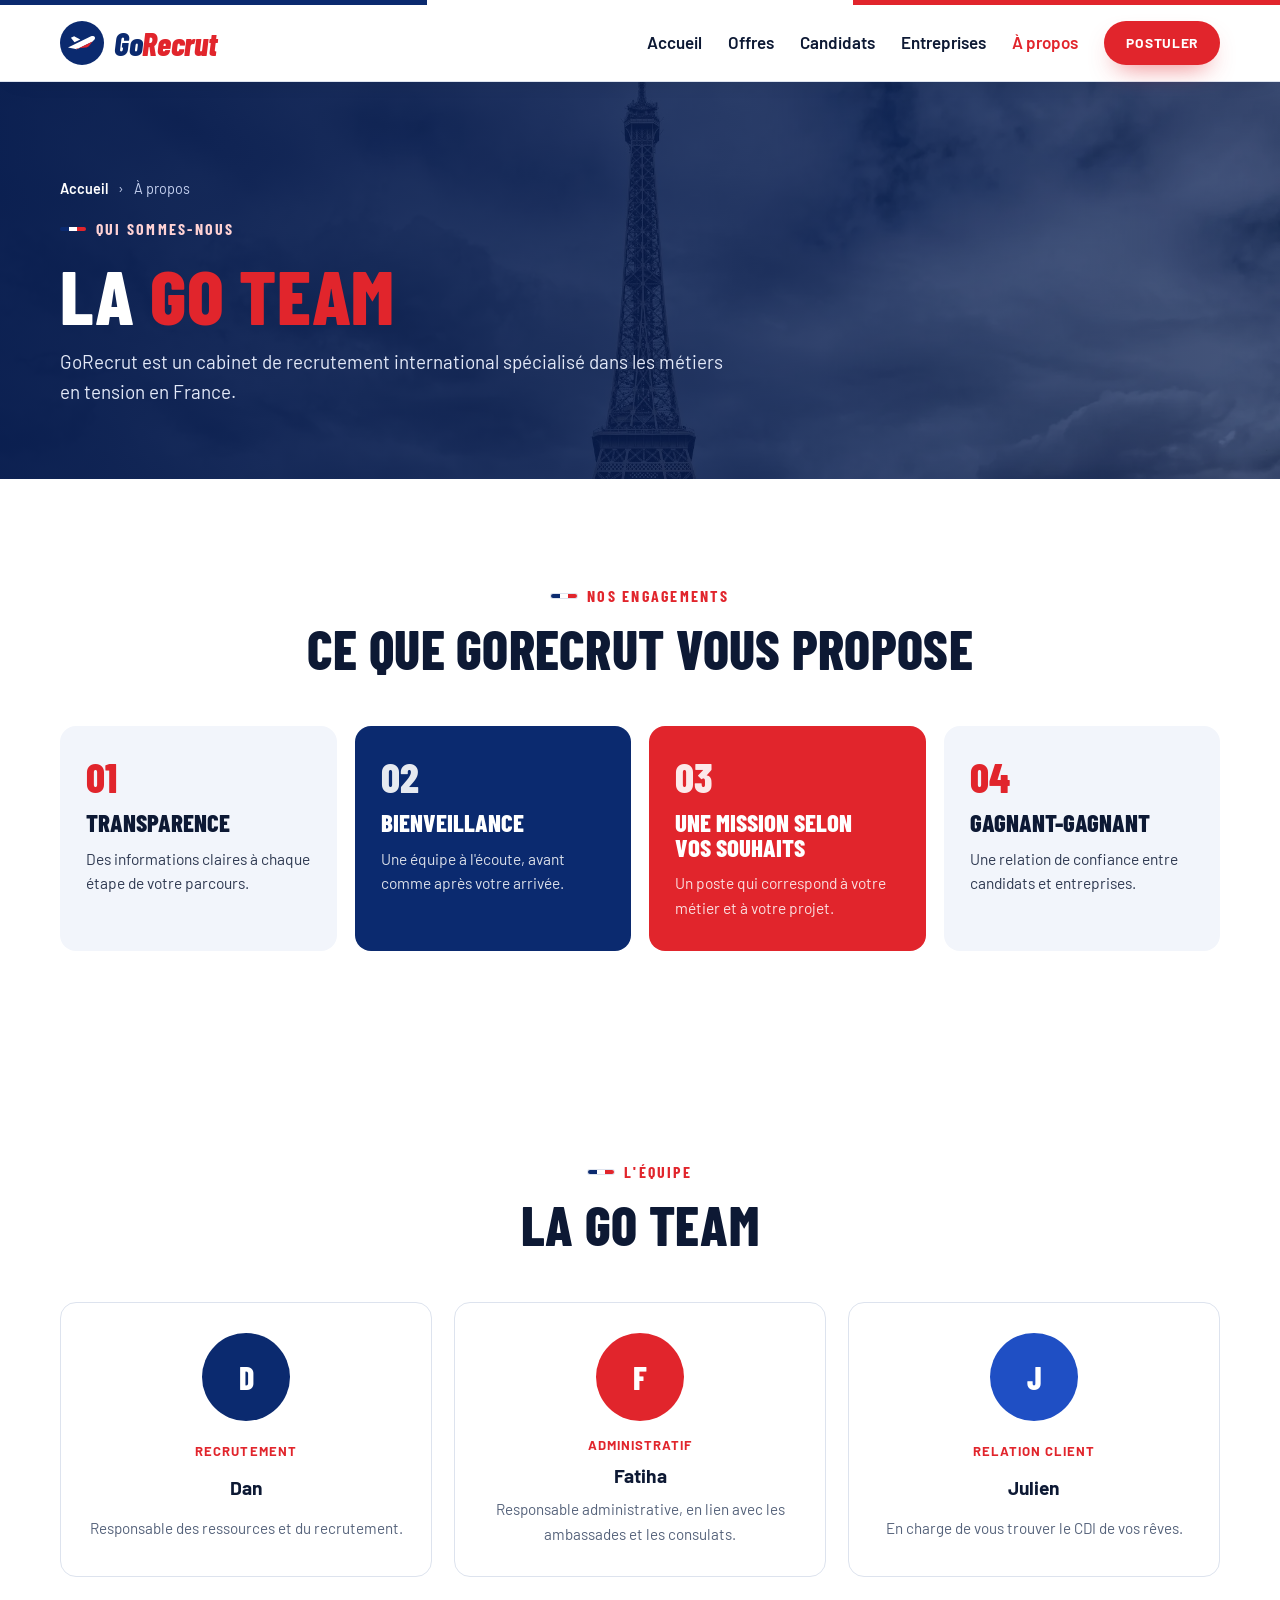
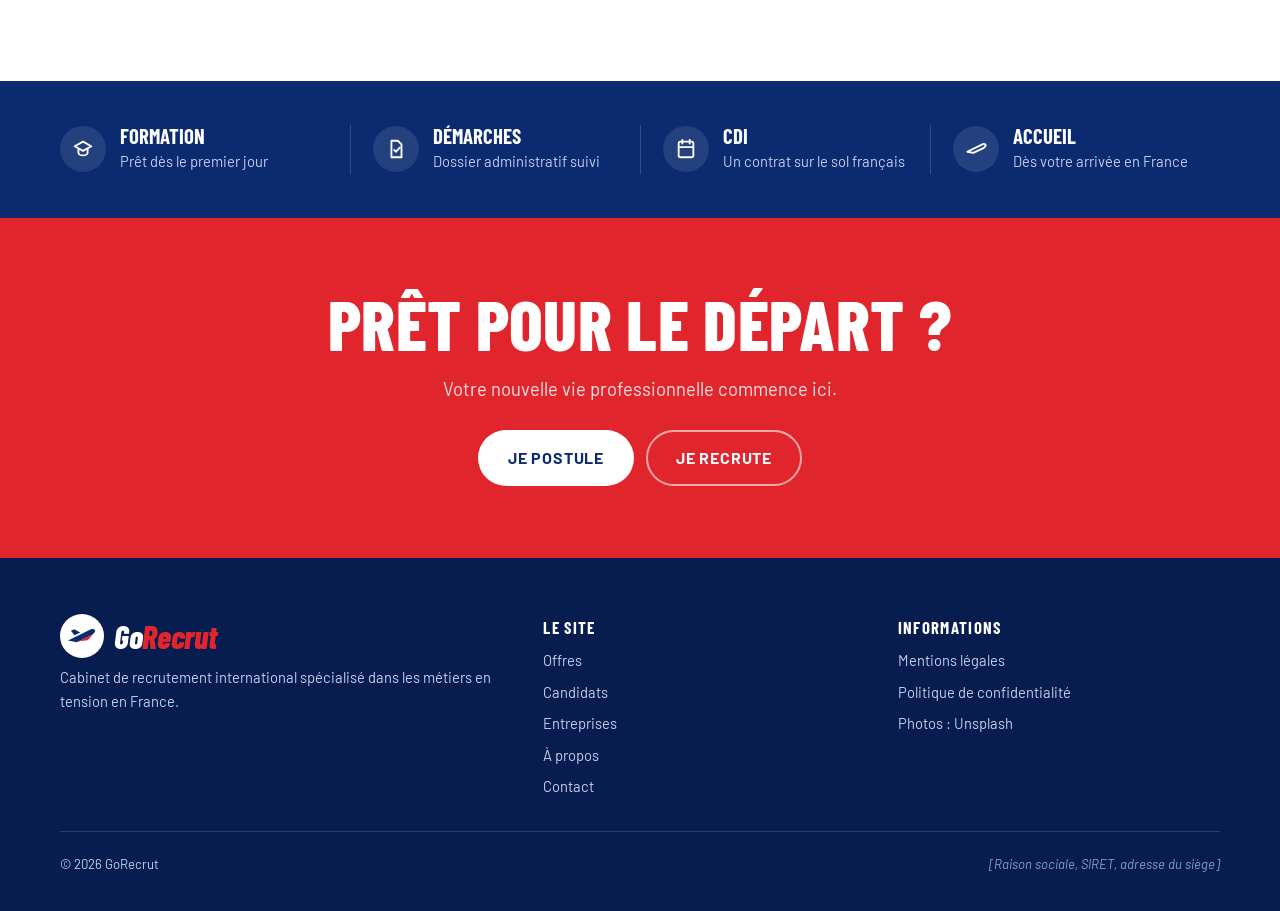
==== a-propos.html @ 32c81b1e "Site GoRecrut multi-pages : accueil, offres, candidats, entreprises, à propos, contact Site statique" ====
<!doctype html>
<html lang="fr">
<head>
<meta charset="utf-8">
<meta name="viewport" content="width=device-width, initial-scale=1, viewport-fit=cover">
<title>Qui sommes-nous – GoRecrut</title>
<meta name="description" content="GoRecrut, cabinet de recrutement international : transparence, bienveillance et relation gagnant-gagnant entre candidats et entreprises.">
<meta name="theme-color" content="#0b2a6f">
<link rel="icon" href="img/favicon.svg" type="image/svg+xml">
<meta property="og:type" content="website">
<meta property="og:locale" content="fr_FR">
<meta property="og:site_name" content="GoRecrut">
<meta property="og:title" content="Qui sommes-nous – GoRecrut">
<meta property="og:description" content="GoRecrut, cabinet de recrutement international : transparence, bienveillance et relation gagnant-gagnant entre candidats et entreprises.">
<meta property="og:image" content="img/partage.jpg">
<meta name="twitter:card" content="summary_large_image">
<link rel="preconnect" href="https://fonts.googleapis.com">
<link rel="preconnect" href="https://fonts.gstatic.com" crossorigin>
<link rel="stylesheet" href="https://fonts.googleapis.com/css2?family=Barlow+Condensed:ital,wght@0,600;0,700;0,800;1,800&family=Barlow:wght@400;500;600;700&display=swap">
<link rel="stylesheet" href="assets/style.css">
</head>
<body>
<header class="nav">
  <div class="tricolore" aria-hidden="true"><i></i><i></i><i></i></div>
  <div class="wrap">
    <a class="logo" href="index.html" aria-label="GoRecrut, accueil">
      <svg viewBox="0 0 44 44" aria-hidden="true"><circle cx="22" cy="22" r="22" fill="#0b2a6f"/><path d="M8 26.5l23-11.2c2.6-1.2 5 .9 3.6 2.9l-2 2.4-15.8 7.6z" fill="#ffffff"/><path d="M16.8 28.2l15.8-7.6-3.4 4.1c-.9 1.1-2.3 1.8-3.7 1.9l-9.3.8z" fill="#e1252c"/><path d="M14.5 21.3l-3.6-4.6 3.2-1.4 6.2 3.3z" fill="#ffffff"/></svg>
      <span class="logo-word">Go<span>Recrut</span></span>
    </a>
    <nav class="nav-links" aria-label="Navigation principale">
      <a href="index.html">Accueil</a>
      <a href="offres.html">Offres</a>
      <a href="candidats.html">Candidats</a>
      <a href="entreprises.html">Entreprises</a>
      <a href="a-propos.html" aria-current="page">À propos</a>
      <a class="btn btn-red" href="contact.html">Postuler</a>
    </nav>
  </div>
</header>

<main>
  <section class="page-banner">
    <img class="hero-bg" src="img/eiffel.webp" alt="">
    <div class="wrap">
      <nav class="crumbs" aria-label="Fil d'Ariane"><a href="index.html">Accueil</a><span aria-hidden="true">›</span><span>À propos</span></nav>
      <span class="kicker">Qui sommes-nous</span>
      <h1>La <span class="red">Go Team</span></h1>
      <p class="lead">GoRecrut est un cabinet de recrutement international spécialisé dans les métiers en tension en France.</p>
    </div>
  </section>

  <section class="section" aria-labelledby="valeurs-titre">
    <div class="wrap">
      <div class="head center reveal">
        <span class="kicker">Nos engagements</span>
        <h2 id="valeurs-titre">Ce que GoRecrut vous propose</h2>
      </div>
      <div class="values">
        <div class="value reveal"><span class="big">01</span><h3>Transparence</h3><p>Des informations claires à chaque étape de votre parcours.</p></div>
        <div class="value reveal"><span class="big">02</span><h3>Bienveillance</h3><p>Une équipe à l'écoute, avant comme après votre arrivée.</p></div>
        <div class="value reveal"><span class="big">03</span><h3>Une mission selon vos souhaits</h3><p>Un poste qui correspond à votre métier et à votre projet.</p></div>
        <div class="value reveal"><span class="big">04</span><h3>Gagnant-gagnant</h3><p>Une relation de confiance entre candidats et entreprises.</p></div>
      </div>
    </div>
  </section>

  <section class="section" aria-labelledby="equipe-titre">
    <div class="wrap">
      <div class="head center reveal">
        <span class="kicker">L'équipe</span>
        <h2 id="equipe-titre">La Go Team</h2>
      </div>
      <div class="team">
        <div class="member reveal"><span class="avatar">D</span><span class="role">Recrutement</span><h3>Dan</h3><p>Responsable des ressources et du recrutement.</p></div>
        <div class="member reveal"><span class="avatar">F</span><span class="role">Administratif</span><h3>Fatiha</h3><p>Responsable administrative, en lien avec les ambassades et les consulats.</p></div>
        <div class="member reveal"><span class="avatar">J</span><span class="role">Relation client</span><h3>Julien</h3><p>En charge de vous trouver le CDI de vos rêves.</p></div>
      </div>
    </div>
  </section>

  <section class="promise-band" aria-label="Notre accompagnement">
    <div class="wrap">
      <div class="promise"><span class="ic"><svg viewBox="0 0 24 24" aria-hidden="true"><path d="M3 9l9-5 9 5-9 5z M7 11.5V16c0 1.5 2.2 3 5 3s5-1.5 5-3v-4.5" fill="none" stroke="currentColor" stroke-width="2" stroke-linejoin="round"/></svg></span><div><b>Formation</b><span>Prêt dès le premier jour</span></div></div>
      <div class="promise"><span class="ic"><svg viewBox="0 0 24 24" aria-hidden="true"><path d="M7 3h7l4 4v14H7z M10 13l2 2 4-4.5" fill="none" stroke="currentColor" stroke-width="2" stroke-linejoin="round" stroke-linecap="round"/></svg></span><div><b>Démarches</b><span>Dossier administratif suivi</span></div></div>
      <div class="promise"><span class="ic"><svg viewBox="0 0 24 24" aria-hidden="true"><rect x="4" y="4" width="16" height="17" rx="2" fill="none" stroke="currentColor" stroke-width="2"/><path d="M8 2v4M16 2v4M4 10h16" stroke="currentColor" stroke-width="2" stroke-linecap="round"/></svg></span><div><b>CDI</b><span>Un contrat sur le sol français</span></div></div>
      <div class="promise"><span class="ic"><svg viewBox="0 0 24 24" aria-hidden="true"><path d="M2.5 15l17-8.3c1.9-.9 3.7.7 2.7 2.2l-1.5 1.8L9 16.3z" fill="none" stroke="currentColor" stroke-width="2" stroke-linejoin="round"/></svg></span><div><b>Accueil</b><span>Dès votre arrivée en France</span></div></div>
    </div>
  </section>

  <section class="final" aria-label="Appel final">
    <div class="wrap reveal">
      <h2>Prêt pour le départ&nbsp;?</h2>
      <p>Votre nouvelle vie professionnelle commence ici.</p>
      <div class="btns">
        <a class="btn btn-white" href="contact.html">Je postule</a>
        <a class="btn btn-ghost" href="entreprises.html">Je recrute</a>
      </div>
    </div>
  </section>
</main>

<footer>
  <div class="wrap">
    <div>
      <a class="logo" href="index.html" aria-label="GoRecrut, accueil">
        <svg viewBox="0 0 44 44" aria-hidden="true"><circle cx="22" cy="22" r="22" fill="#ffffff"/><path d="M8 26.5l23-11.2c2.6-1.2 5 .9 3.6 2.9l-2 2.4-15.8 7.6z" fill="#0b2a6f"/><path d="M16.8 28.2l15.8-7.6-3.4 4.1c-.9 1.1-2.3 1.8-3.7 1.9l-9.3.8z" fill="#e1252c"/><path d="M14.5 21.3l-3.6-4.6 3.2-1.4 6.2 3.3z" fill="#0b2a6f"/></svg>
        <span class="logo-word">Go<span>Recrut</span></span>
      </a>
      <p>Cabinet de recrutement international spécialisé dans les métiers en tension en France.</p>
    </div>
    <div>
      <strong>Le site</strong>
      <a href="offres.html">Offres</a>
      <a href="candidats.html">Candidats</a>
      <a href="entreprises.html">Entreprises</a>
      <a href="a-propos.html">À propos</a>
      <a href="contact.html">Contact</a>
    </div>
    <div>
      <strong>Informations</strong>
      <span>Mentions légales</span>
      <span>Politique de confidentialité</span>
      <span>Photos : Unsplash</span>
    </div>
    <p class="legal"><span>© 2026 GoRecrut</span><span class="todo">[Raison sociale, SIRET, adresse du siège]</span></p>
  </div>
</footer>

<script src="assets/main.js" defer></script>
</body>
</html>
---- assets/style.css ----
/* Layout : agence de recrutement international — ouverture plein écran sur Paris avec avion tricolore animé, double entrée candidat / entreprise, secteurs en photos, parcours en frise, appel final */
:root {
  --bg: #ffffff;
  --bg-alt: #f2f5fb;
  --ink: #0d1934;
  --muted: #56637b;
  --line: #dde3ee;
  --navy: #0b2a6f;
  --navy-deep: #081d4f;
  --blue: #1f4fc4;
  --blue-soft: #e8eefb;
  --red: #e1252c;
  --red-dark: #bd1a21;
  --red-soft: #fde9ea;
  --white: #ffffff;
  --on-navy-muted: #c3cfee;
  --todo: #8892a3;
  --font-display: "Barlow Condensed", "Arial Narrow", system-ui, sans-serif;
  --font: "Barlow", system-ui, -apple-system, "Segoe UI", Roboto, sans-serif;
}
@media (prefers-color-scheme: dark) {
  :root:not([data-theme="light"]) {
    --bg: #0a1121; --bg-alt: #101a31; --ink: #e9eef8; --muted: #a3afc6; --line: #233150;
    --blue: #6a8ff0; --blue-soft: #18264a; --red-soft: #3a1619; --todo: #7c879a;
    color-scheme: dark;
  }
}
:root[data-theme="dark"] {
  --bg: #0a1121; --bg-alt: #101a31; --ink: #e9eef8; --muted: #a3afc6; --line: #233150;
  --blue: #6a8ff0; --blue-soft: #18264a; --red-soft: #3a1619; --todo: #7c879a;
  color-scheme: dark;
}
* { box-sizing: border-box; }
html { scroll-behavior: smooth; scroll-padding-top: 84px; }
body { margin: 0; }
[hidden] { display: none !important; }
body { background: var(--bg); color: var(--ink); font-family: var(--font); font-size: 17px; line-height: 1.6; -webkit-font-smoothing: antialiased; }
.wrap { max-width: 1200px; margin: 0 auto; padding-left: max(20px, env(safe-area-inset-left, 0px)); padding-right: max(20px, env(safe-area-inset-right, 0px)); }
h1, h2, h3 { margin: 0; text-wrap: balance; }
h1, h2 { font-family: var(--font-display); font-weight: 800; text-transform: uppercase; line-height: 0.95; letter-spacing: 0.005em; }
h1 { font-size: clamp(3rem, 8vw, 6.2rem); }
h2 { font-size: clamp(2.1rem, 4.6vw, 3.4rem); }
h3 { font-size: 1.2rem; font-weight: 700; line-height: 1.3; }
p { margin: 0; }
img { display: block; max-width: 100%; }
a { color: var(--blue); }
:focus-visible { outline: 3px solid var(--red); outline-offset: 3px; border-radius: 4px; }
.kicker { display: inline-flex; align-items: center; gap: 10px; font-family: var(--font-display); font-weight: 700; font-size: 1rem; letter-spacing: 0.14em; text-transform: uppercase; color: var(--red); }
.kicker::before { content: ""; width: 26px; height: 4px; background: linear-gradient(90deg, var(--navy) 0 33%, #fff 33% 66%, var(--red) 66%); border-radius: 2px; box-shadow: 0 0 0 1px var(--line); }
.red { color: var(--red); }
.todo { color: var(--todo); font-style: italic; font-weight: 400; }

/* Boutons */
.btn { display: inline-flex; align-items: center; justify-content: center; gap: 10px; font: 700 1rem/1 var(--font); text-transform: uppercase; letter-spacing: 0.05em; padding: 18px 28px; border-radius: 999px; border: 2px solid transparent; text-decoration: none; cursor: pointer; white-space: nowrap; transition: transform .15s ease, background .15s ease, box-shadow .15s ease; }
.btn svg { width: 18px; height: 18px; }
.btn:hover { transform: translateY(-2px); }
.btn-red { background: var(--red); color: var(--white); box-shadow: 0 12px 26px -12px rgba(225, 37, 44, .7); }
.btn-red:hover { background: var(--red-dark); }
.btn-navy { background: var(--navy); color: var(--white); box-shadow: 0 12px 26px -12px rgba(11, 42, 111, .7); }
.btn-navy:hover { background: var(--blue); }
.btn-white { background: var(--white); color: var(--navy); }
.btn-ghost { border-color: rgba(255,255,255,.6); color: var(--white); }
.btn-ghost:hover { background: rgba(255,255,255,.12); }

/* Navigation */
body::before { content: ""; position: fixed; inset: 0 0 auto; height: env(safe-area-inset-top, 0px); z-index: 40; background: var(--bg); }
.nav { position: sticky; top: env(safe-area-inset-top, 0px); z-index: 30; background: var(--bg); box-shadow: 0 1px 0 var(--line), 0 8px 24px -18px rgba(13,25,52,.35); }
.tricolore { height: 5px; display: grid; grid-template-columns: 1fr 1fr 1fr; }
.tricolore i:nth-child(1) { background: var(--navy); }
.tricolore i:nth-child(2) { background: #ffffff; }
.tricolore i:nth-child(3) { background: var(--red); }
.nav .wrap { display: flex; align-items: center; justify-content: space-between; gap: 20px; min-height: 76px; }
.logo { display: inline-flex; align-items: center; gap: 10px; text-decoration: none; }
.logo svg { width: 44px; height: 44px; flex: none; }
.logo-word { font-family: var(--font-display); font-weight: 800; font-style: italic; font-size: 2rem; line-height: 1; letter-spacing: -0.01em; color: var(--navy); }
.logo-word span { color: var(--red); }
.nav-links { display: flex; align-items: center; gap: 26px; }
.nav-links a:not(.btn) { color: var(--ink); text-decoration: none; font-weight: 600; }
.nav-links a:not(.btn):hover { color: var(--red); }
.nav-links .btn { padding: 13px 20px; font-size: 0.86rem; }

/* Ouverture */
.hero { position: relative; overflow: hidden; color: var(--white); background: var(--navy-deep); min-height: 640px; display: grid; }
.hero-bg { position: absolute; inset: 0; width: 100%; height: 100%; object-fit: cover; object-position: 50% 40%; }
.hero::before { content: ""; position: absolute; inset: 0; z-index: 1; background:
  linear-gradient(180deg, rgba(8, 29, 79, .15) 0%, rgba(8, 29, 79, .05) 35%, rgba(8, 29, 79, .75) 78%, rgba(8, 29, 79, .95) 100%),
  linear-gradient(90deg, rgba(8, 29, 79, .55) 0%, rgba(8, 29, 79, 0) 55%); }
.plane { position: absolute; z-index: 2; top: 2%; right: 1%; width: min(54vw, 720px); height: auto; filter: drop-shadow(0 26px 32px rgba(8, 29, 79, .4)); }
@media (prefers-reduced-motion: no-preference) {
  .plane { animation: takeoff 1.8s cubic-bezier(.2,.7,.2,1) both, cruise 6s ease-in-out 1.8s infinite; }
  @keyframes takeoff { from { transform: translate(-35vw, 22vh) scale(.8); opacity: 0; } to { transform: none; opacity: 1; } }
  @keyframes cruise { 0%, 100% { transform: translateY(0); } 50% { transform: translateY(-14px); } }
}
.hero .wrap { position: relative; z-index: 3; align-self: end; width: 100%; padding-block: 260px 64px; display: grid; gap: 22px; }
.hero .kicker { color: #ffd2d4; }
.hero .kicker::before { box-shadow: none; }
.hero h1 { text-shadow: 0 4px 30px rgba(8, 29, 79, .5); }
.hero .lead { font-size: 1.25rem; color: #e3e9f8; max-width: 34em; }

/* Double entrée */
.doors { position: relative; z-index: 4; margin-top: -40px; }
.doors .wrap { display: grid; grid-template-columns: 1fr 1fr; gap: 20px; }
.door { position: relative; overflow: hidden; border-radius: 18px; padding: 30px 32px; display: grid; gap: 14px; align-content: start; color: var(--white); text-decoration: none; min-height: 210px; box-shadow: 0 24px 50px -24px rgba(8, 29, 79, .55); transition: transform .2s ease; }
.door:hover { transform: translateY(-4px); }
.door.candidat { background: var(--navy); }
.door.entreprise { background: var(--red); }
.door-label { font-family: var(--font-display); font-weight: 700; font-size: 0.95rem; letter-spacing: 0.14em; text-transform: uppercase; opacity: .85; }
.door strong { font-family: var(--font-display); font-weight: 800; text-transform: uppercase; font-size: clamp(1.9rem, 3.4vw, 2.6rem); line-height: 1; }
.door p { opacity: .9; max-width: 26em; }
.door-go { display: inline-flex; align-items: center; gap: 10px; font-weight: 700; text-transform: uppercase; letter-spacing: 0.06em; font-size: 0.95rem; margin-top: 6px; }
.door-go svg { width: 22px; height: 22px; transition: transform .2s ease; }
.door:hover .door-go svg { transform: translateX(6px); }
.door .door-icon { position: absolute; right: -18px; bottom: -24px; width: 170px; height: 170px; opacity: .14; }

/* Sections */
.section { padding-block: 104px; }
.section.alt { background: var(--bg-alt); }
.head { display: grid; gap: 14px; max-width: 48em; margin-bottom: 52px; }
.head.center { text-align: center; justify-items: center; margin-inline: auto; }
.head p { color: var(--muted); font-size: 1.12rem; }

.promise-band { background: var(--navy); color: var(--white); }
.promise-band .wrap { display: grid; grid-template-columns: repeat(4, 1fr); gap: 0; padding-block: 44px; }
.promise { display: grid; grid-template-columns: 46px 1fr; gap: 14px; align-items: center; padding-inline: 22px; }
.promise:first-child { padding-left: 0; }
.promise + .promise { border-left: 1px solid rgba(255,255,255,.16); }
.promise .ic { width: 46px; height: 46px; border-radius: 50%; background: rgba(255,255,255,.1); display: grid; place-items: center; color: #ffffff; }
.promise .ic svg { width: 22px; height: 22px; }
.promise b { display: block; font-family: var(--font-display); font-size: 1.3rem; text-transform: uppercase; line-height: 1.05; }
.promise span { font-size: 0.92rem; color: var(--on-navy-muted); }

.sectors { display: grid; grid-template-columns: repeat(3, 1fr); gap: 22px; }
.sector { position: relative; overflow: hidden; border-radius: 16px; min-height: 380px; display: grid; align-content: end; color: var(--white); isolation: isolate; box-shadow: 0 18px 40px -26px rgba(8, 29, 79, .6); }
.sector img { position: absolute; inset: 0; width: 100%; height: 100%; object-fit: cover; z-index: -2; transition: transform .5s ease; }
.sector::before { content: ""; position: absolute; inset: 0; z-index: -1; background: linear-gradient(180deg, rgba(8, 29, 79, 0) 30%, rgba(8, 29, 79, .92) 100%); }
.sector:hover img { transform: scale(1.05); }
.sector-body { padding: 24px; display: grid; gap: 10px; }
.sector-body h3 { font-family: var(--font-display); font-weight: 800; text-transform: uppercase; font-size: 1.7rem; line-height: 1; }
.chips { display: flex; flex-wrap: wrap; gap: 6px; }
.chips span { font-size: 0.82rem; font-weight: 600; padding: 4px 11px; border-radius: 999px; background: rgba(255,255,255,.16); backdrop-filter: blur(4px); }
.sector-tag { position: absolute; top: 18px; left: 18px; font-family: var(--font-display); font-weight: 700; font-size: 0.85rem; letter-spacing: 0.12em; text-transform: uppercase; background: var(--red); color: var(--white); padding: 5px 12px; border-radius: 6px; }

.skills { margin-top: 44px; display: grid; grid-template-columns: repeat(3, 1fr); gap: 18px; }
.skill { background: var(--bg); border: 1px solid var(--line); border-radius: 14px; padding: 22px 24px; display: grid; grid-template-columns: 42px 1fr; gap: 14px; }
.skill .ic { width: 42px; height: 42px; border-radius: 10px; background: var(--red-soft); color: var(--red); display: grid; place-items: center; }
.skill .ic svg { width: 22px; height: 22px; }
.skill div { display: grid; gap: 2px; min-width: 0; }
.skill p { color: var(--muted); font-size: 0.96rem; }

.split { display: grid; grid-template-columns: 1.05fr 0.95fr; gap: 64px; align-items: center; }
.split > * { min-width: 0; }
.photo-frame { position: relative; }
.photo-frame img { width: 100%; border-radius: 18px; aspect-ratio: 5 / 4; object-fit: cover; }
.photo-frame::after { content: ""; position: absolute; inset: auto -14px -14px auto; width: 60%; height: 60%; border-radius: 18px; background: linear-gradient(135deg, var(--navy) 0 33%, #ffffff 33% 66%, var(--red) 66%); z-index: -1; }
.photo-frame { isolation: isolate; }
.welcome { display: grid; gap: 18px; margin-top: 30px; }
.welcome-item { display: grid; grid-template-columns: 54px 1fr; gap: 16px; align-items: start; }
.welcome-item .num { width: 54px; height: 54px; border-radius: 14px; background: var(--navy); color: var(--white); display: grid; place-items: center; }
.welcome-item .num svg { width: 26px; height: 26px; }
.welcome-item div { display: grid; gap: 3px; min-width: 0; }
.welcome-item p { color: var(--muted); }

/* Affiches d'offres */
.offers-head { display: flex; flex-wrap: wrap; align-items: end; justify-content: space-between; gap: 18px; margin-bottom: 36px; }
.offers-head .head { margin-bottom: 0; }
.scroll-btns { display: flex; gap: 10px; }
.scroll-btns button { width: 52px; height: 52px; border-radius: 50%; border: 2px solid var(--line); background: var(--bg); color: var(--navy); cursor: pointer; display: grid; place-items: center; }
.scroll-btns button:hover { border-color: var(--red); color: var(--red); }
.scroll-btns svg { width: 20px; height: 20px; }
.offers { display: grid; grid-auto-flow: column; grid-auto-columns: minmax(250px, 300px); gap: 20px; overflow-x: auto; scroll-snap-type: x mandatory; padding: 6px 2px 22px; scrollbar-width: thin; }
.offer { scroll-snap-align: start; background: var(--bg); border-radius: 14px; overflow: hidden; box-shadow: 0 16px 34px -22px rgba(8, 29, 79, .55); display: grid; grid-template-rows: auto 1fr; border: 1px solid var(--line); }
.offer img { width: 100%; aspect-ratio: 620 / 877; object-fit: cover; }
.offer-foot { display: flex; align-items: center; justify-content: space-between; gap: 10px; padding: 14px 16px; }
.offer-foot b { font-family: var(--font-display); font-size: 1.15rem; text-transform: uppercase; line-height: 1.05; }
.offer-foot a { font-weight: 700; font-size: 0.85rem; text-transform: uppercase; letter-spacing: 0.05em; color: var(--white); background: var(--red); padding: 9px 14px; border-radius: 999px; text-decoration: none; white-space: nowrap; }

.map { position: relative; max-width: 360px; margin-top: 30px; }
.map img { width: 100%; opacity: .95; }
.pin { position: absolute; transform: translate(-50%, -100%); display: grid; justify-items: center; gap: 2px; font-weight: 700; font-size: 0.82rem; color: var(--white); }
.pin span { background: var(--red); padding: 3px 9px; border-radius: 6px; white-space: nowrap; }
.pin::after { content: ""; width: 12px; height: 12px; border-radius: 50%; background: var(--navy-deep); border: 3px solid var(--red); }

/* Parcours */
.journey { list-style: none; margin: 0; padding: 0; display: grid; grid-template-columns: repeat(4, 1fr); gap: 34px 26px; counter-reset: j; position: relative; }
.journey li { counter-increment: j; position: relative; display: grid; gap: 8px; align-content: start; padding-top: 74px; }
.journey li::before { content: counter(j); position: absolute; top: 0; left: 0; width: 56px; height: 56px; border-radius: 50%; display: grid; place-items: center; font-family: var(--font-display); font-weight: 800; font-size: 1.6rem; color: var(--white); background: var(--navy); box-shadow: 0 0 0 6px var(--bg-alt); z-index: 1; }
.journey li:nth-child(n+3)::before { background: var(--blue); }
.journey li:nth-child(n+5)::before { background: var(--red); }
.journey li:nth-child(n+7)::before { background: var(--navy-deep); }
.journey li::after { content: ""; position: absolute; top: 27px; left: 56px; right: -26px; height: 3px; background: repeating-linear-gradient(90deg, var(--line) 0 10px, transparent 10px 16px); }
.journey li:nth-child(4n)::after, .journey li:last-child::after { display: none; }
.journey p { color: var(--muted); font-size: 0.97rem; }

/* Valeurs */
.values { display: grid; grid-template-columns: repeat(4, 1fr); gap: 18px; }
.value { border-radius: 16px; padding: 30px 26px; display: grid; gap: 12px; align-content: start; background: var(--bg-alt); }
.value:nth-child(2) { background: var(--navy); color: var(--white); }
.value:nth-child(3) { background: var(--red); color: var(--white); }
.value .big { font-family: var(--font-display); font-weight: 800; font-size: 2.6rem; line-height: 1; color: var(--red); }
.value:nth-child(2) .big, .value:nth-child(3) .big { color: var(--white); opacity: .9; }
.value h3 { font-family: var(--font-display); font-weight: 800; text-transform: uppercase; font-size: 1.55rem; line-height: 1; }
.value p { font-size: 0.97rem; opacity: .85; }

/* Entreprises */
.biz { background: var(--navy-deep); color: var(--white); position: relative; overflow: hidden; }
.biz::before { content: ""; position: absolute; right: -160px; top: -160px; width: 520px; height: 520px; border-radius: 50%; border: 80px solid rgba(225, 37, 44, .14); }
.biz .wrap { position: relative; display: grid; grid-template-columns: 1fr 1fr; gap: 64px; align-items: center; }
.biz .wrap > * { min-width: 0; }
.biz .head p { color: var(--on-navy-muted); }
.biz .kicker { color: #ffb3b5; }
.biz .kicker::before { box-shadow: none; }
.biz-list { list-style: none; margin: 0; padding: 0; display: grid; gap: 14px; }
.biz-list li { display: grid; grid-template-columns: 32px 1fr; gap: 14px; padding: 18px 20px; border-radius: 12px; background: rgba(255,255,255,.06); border: 1px solid rgba(255,255,255,.1); }
.biz-list svg { width: 26px; height: 26px; color: #ff6b70; }
.biz-list b { display: block; }
.biz-list span { color: var(--on-navy-muted); font-size: 0.95rem; }

.cities { display: flex; flex-wrap: wrap; gap: 12px; margin-top: 28px; }
.cities span { display: inline-flex; align-items: center; gap: 8px; padding: 10px 16px; border-radius: 999px; background: rgba(255,255,255,.08); font-weight: 600; }
.cities svg { width: 16px; height: 16px; color: #ff6b70; }

/* Équipe */
.team { display: grid; grid-template-columns: repeat(3, 1fr); gap: 22px; }
.member { text-align: center; padding: 30px 22px; border-radius: 16px; border: 1px solid var(--line); display: grid; gap: 8px; justify-items: center; }
.avatar { width: 88px; height: 88px; border-radius: 50%; display: grid; place-items: center; font-family: var(--font-display); font-weight: 800; font-size: 2rem; color: var(--white); background: var(--navy); margin-bottom: 6px; }
.member:nth-child(2) .avatar { background: var(--red); }
.member:nth-child(3) .avatar { background: var(--blue); }
.member p { color: var(--muted); font-size: 0.95rem; }
.role { font-weight: 700; font-size: 0.82rem; letter-spacing: 0.08em; text-transform: uppercase; color: var(--red); }

/* Contact */
.contact .wrap { display: grid; grid-template-columns: 0.9fr 1.1fr; gap: 56px; align-items: start; }
.contact .wrap > * { min-width: 0; }
.contact-info { display: grid; gap: 24px; }
.contact-info > p { color: var(--muted); font-size: 1.08rem; }
.contact-list { display: grid; gap: 14px; margin: 0; }
.contact-list > div { display: grid; grid-template-columns: 46px 1fr; gap: 14px; align-items: center; }
.contact-list .ic { width: 46px; height: 46px; border-radius: 50%; background: var(--blue-soft); color: var(--blue); display: grid; place-items: center; }
.contact-list .ic svg { width: 20px; height: 20px; }
.contact-list dt { font-size: 0.82rem; color: var(--muted); }
.contact-list dd { margin: 0; font-weight: 700; }
.form-card { background: var(--bg); border: 1px solid var(--line); border-radius: 18px; box-shadow: 0 24px 50px -30px rgba(8, 29, 79, .45); overflow: hidden; }
.tabs { display: grid; grid-template-columns: 1fr 1fr; }
.tabs button { font: 700 0.95rem var(--font); text-transform: uppercase; letter-spacing: 0.06em; padding: 18px; border: 0; cursor: pointer; background: var(--bg-alt); color: var(--muted); }
.tabs button[aria-selected="true"] { background: var(--navy); color: var(--white); }
.tabs button[aria-selected="true"].t-ent { background: var(--red); }
.form-card form { padding: 28px; display: grid; gap: 16px; }
.row { display: grid; grid-template-columns: 1fr 1fr; gap: 16px; }
.field { display: grid; gap: 6px; min-width: 0; }
.form-card label { font-weight: 600; font-size: 0.92rem; }
.form-card input, .form-card select, .form-card textarea { font: inherit; font-size: 1rem; color: var(--ink); background: var(--bg-alt); border: 1px solid var(--line); border-radius: 10px; padding: 12px 14px; width: 100%; }
.form-card input[type="file"] { padding: 10px; }
.form-card input:focus, .form-card select:focus, .form-card textarea:focus { outline: none; border-color: var(--blue); box-shadow: 0 0 0 3px var(--blue-soft); }
.form-card textarea { min-height: 110px; resize: vertical; }
.form-card .btn { width: 100%; }
.form-note { font-size: 0.82rem; color: var(--muted); text-align: center; }
.form-msg { font-size: 0.95rem; padding: 12px 14px; border-radius: 10px; background: var(--blue-soft); }
.hp { position: absolute; left: -9999px; }

/* Appel final */
.final { position: relative; overflow: hidden; color: var(--white); text-align: center; background: var(--red); }
.final .wrap { padding-block: 72px; display: grid; gap: 18px; justify-items: center; }
.final h2 { font-size: clamp(2.4rem, 6vw, 4.4rem); }
.final p { color: #ffe3e4; font-size: 1.15rem; }
.final .btns { display: flex; flex-wrap: wrap; justify-content: center; gap: 12px; margin-top: 8px; }

footer { background: var(--navy-deep); color: #c3cfee; padding-block: 56px 36px; font-size: 0.92rem; }
footer .wrap { display: grid; grid-template-columns: 1.4fr 1fr 1fr; gap: 32px; }
footer .wrap > div { display: grid; gap: 8px; align-content: start; }
footer .logo-word { color: #ffffff; }
footer strong { color: #ffffff; font-family: var(--font-display); text-transform: uppercase; letter-spacing: 0.08em; font-size: 1.05rem; }
footer a { color: #c3cfee; text-decoration: none; }
footer a:hover { color: #ffffff; }
.legal { grid-column: 1 / -1; border-top: 1px solid rgba(255,255,255,.14); padding-top: 22px; font-size: 0.82rem; display: flex; flex-wrap: wrap; justify-content: space-between; gap: 8px 24px; }
footer .todo { color: #8e9cc4; }

/* Apparition au défilement */
@media (prefers-reduced-motion: no-preference) {
  .reveal.is-hidden { opacity: 0; transform: translateY(26px); }
  .reveal { transition: opacity .7s ease, transform .7s ease; }
}

@media (max-width: 1040px) {
  .nav-links a:not(.btn) { display: none; }
  .promise-band .wrap { grid-template-columns: 1fr 1fr; gap: 24px 0; }
  .promise:nth-child(3) { padding-left: 0; border-left: 0; }
  .sectors, .team { grid-template-columns: 1fr 1fr; }
  .skills { grid-template-columns: 1fr; }
  .split, .biz .wrap, .contact .wrap { grid-template-columns: 1fr; gap: 44px; }
  .journey, .values { grid-template-columns: 1fr 1fr; }
  .journey li:nth-child(2n)::after { display: none; }
  .plane { width: 64vw; top: 3%; right: -4%; }
}
@media (max-width: 640px) {
  body { font-size: 16px; }
  .hero { min-height: 600px; }
  .hero .wrap { padding-block: 200px 70px; }
  .plane { width: 86vw; top: 2%; right: -8%; }
  .doors .wrap, .sectors, .team, .journey, .values, .row, footer .wrap, .promise-band .wrap { grid-template-columns: 1fr; }
  .promise, .promise:first-child, .promise:nth-child(3) { padding: 0; border-left: 0; }
  .journey li::after { display: none; }
  .section { padding-block: 68px; }
  .sector { min-height: 320px; }
  .nav-links .btn { padding: 11px 16px; }
  .logo-word { font-size: 1.7rem; }
  .form-card form { padding: 20px; }
}

/* Pages intérieures */
.page-banner { position: relative; overflow: hidden; color: var(--white); background: var(--navy-deep); }
.page-banner .hero-bg { opacity: .55; object-position: 50% 30%; }
.page-banner::before { content: ""; position: absolute; inset: 0; z-index: 1; background: linear-gradient(90deg, rgba(8, 29, 79, .95) 0%, rgba(8, 29, 79, .7) 60%, rgba(8, 29, 79, .4) 100%); }
.page-banner .wrap { position: relative; z-index: 2; padding-block: 96px 72px; display: grid; gap: 16px; }
.page-banner h1 { font-size: clamp(2.6rem, 6.4vw, 4.8rem); }
.page-banner .kicker { color: #ffd2d4; }
.page-banner .kicker::before { box-shadow: none; }
.page-banner .lead { font-size: 1.18rem; color: #e3e9f8; max-width: 36em; }
.crumbs { display: flex; gap: 10px; font-size: 0.9rem; color: var(--on-navy-muted); }
.crumbs a { color: #ffffff; text-decoration: none; font-weight: 600; }
.nav-links a[aria-current="page"] { color: var(--red); }
.offers.grid { grid-auto-flow: row; grid-template-columns: repeat(auto-fill, minmax(240px, 1fr)); overflow: visible; }
@media (max-width: 640px) { .page-banner .wrap { padding-block: 64px 48px; } }
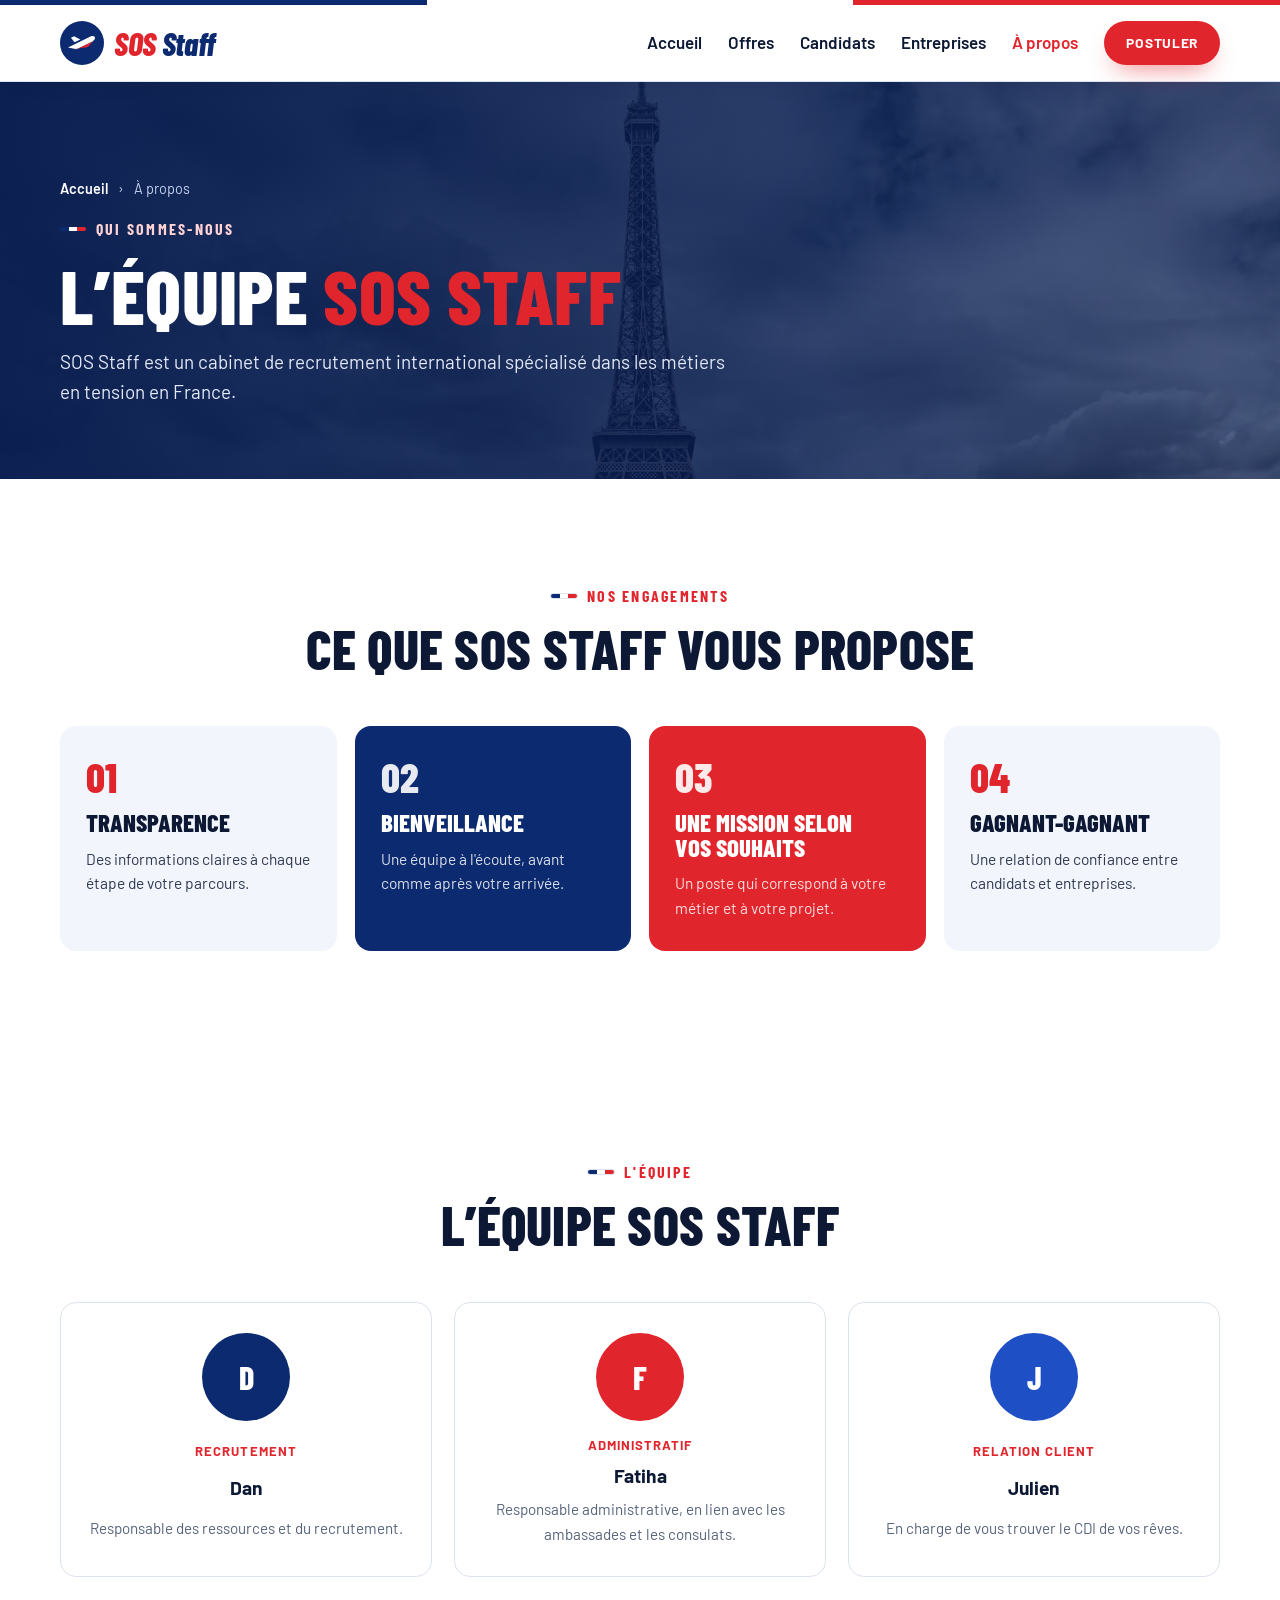
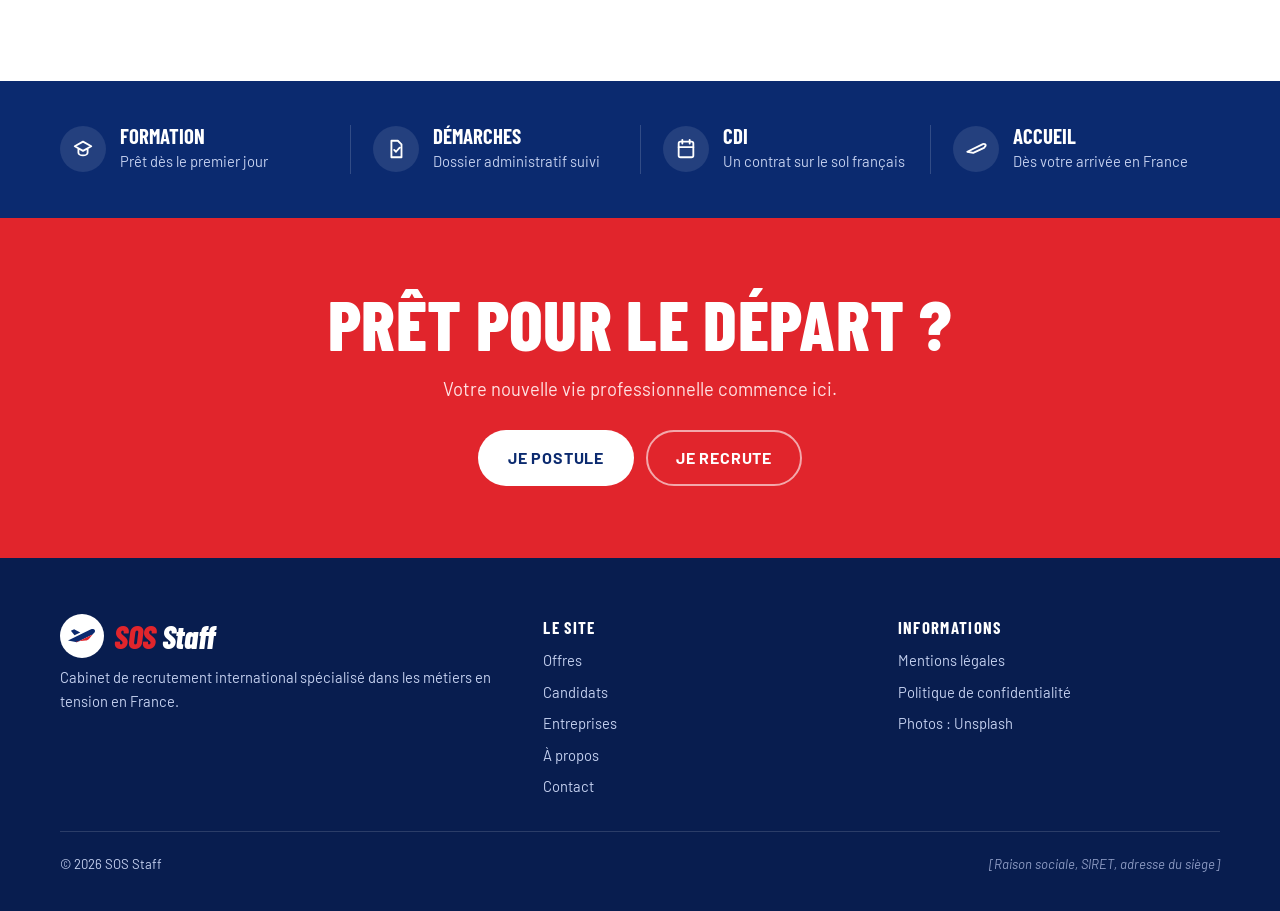
==== commit 7677aaed: "Renomme le site en SOS Staff Nouveau nom sur les 6 pages, nouvel avion SOS Staff, image de partage, " ====
--- a/a-propos.html
+++ b/a-propos.html
@@ -3,15 +3,15 @@
 <head>
 <meta charset="utf-8">
 <meta name="viewport" content="width=device-width, initial-scale=1, viewport-fit=cover">
-<title>Qui sommes-nous – GoRecrut</title>
-<meta name="description" content="GoRecrut, cabinet de recrutement international : transparence, bienveillance et relation gagnant-gagnant entre candidats et entreprises.">
+<title>Qui sommes-nous – SOS Staff</title>
+<meta name="description" content="SOS Staff, cabinet de recrutement international : transparence, bienveillance et relation gagnant-gagnant entre candidats et entreprises.">
 <meta name="theme-color" content="#0b2a6f">
 <link rel="icon" href="img/favicon.svg" type="image/svg+xml">
 <meta property="og:type" content="website">
 <meta property="og:locale" content="fr_FR">
-<meta property="og:site_name" content="GoRecrut">
-<meta property="og:title" content="Qui sommes-nous – GoRecrut">
-<meta property="og:description" content="GoRecrut, cabinet de recrutement international : transparence, bienveillance et relation gagnant-gagnant entre candidats et entreprises.">
+<meta property="og:site_name" content="SOS Staff">
+<meta property="og:title" content="Qui sommes-nous – SOS Staff">
+<meta property="og:description" content="SOS Staff, cabinet de recrutement international : transparence, bienveillance et relation gagnant-gagnant entre candidats et entreprises.">
 <meta property="og:image" content="img/partage.jpg">
 <meta name="twitter:card" content="summary_large_image">
 <link rel="preconnect" href="https://fonts.googleapis.com">
@@ -23,9 +23,9 @@
 <header class="nav">
   <div class="tricolore" aria-hidden="true"><i></i><i></i><i></i></div>
   <div class="wrap">
-    <a class="logo" href="index.html" aria-label="GoRecrut, accueil">
+    <a class="logo" href="index.html" aria-label="SOS Staff, accueil">
       <svg viewBox="0 0 44 44" aria-hidden="true"><circle cx="22" cy="22" r="22" fill="#0b2a6f"/><path d="M8 26.5l23-11.2c2.6-1.2 5 .9 3.6 2.9l-2 2.4-15.8 7.6z" fill="#ffffff"/><path d="M16.8 28.2l15.8-7.6-3.4 4.1c-.9 1.1-2.3 1.8-3.7 1.9l-9.3.8z" fill="#e1252c"/><path d="M14.5 21.3l-3.6-4.6 3.2-1.4 6.2 3.3z" fill="#ffffff"/></svg>
-      <span class="logo-word">Go<span>Recrut</span></span>
+      <span class="logo-word"><span>SOS</span> Staff</span>
     </a>
     <nav class="nav-links" aria-label="Navigation principale">
       <a href="index.html">Accueil</a>
@@ -44,8 +44,8 @@
     <div class="wrap">
       <nav class="crumbs" aria-label="Fil d'Ariane"><a href="index.html">Accueil</a><span aria-hidden="true">›</span><span>À propos</span></nav>
       <span class="kicker">Qui sommes-nous</span>
-      <h1>La <span class="red">Go Team</span></h1>
-      <p class="lead">GoRecrut est un cabinet de recrutement international spécialisé dans les métiers en tension en France.</p>
+      <h1>L’équipe <span class="red">SOS Staff</span></h1>
+      <p class="lead">SOS Staff est un cabinet de recrutement international spécialisé dans les métiers en tension en France.</p>
     </div>
   </section>
 
@@ -53,7 +53,7 @@
     <div class="wrap">
       <div class="head center reveal">
         <span class="kicker">Nos engagements</span>
-        <h2 id="valeurs-titre">Ce que GoRecrut vous propose</h2>
+        <h2 id="valeurs-titre">Ce que SOS Staff vous propose</h2>
       </div>
       <div class="values">
         <div class="value reveal"><span class="big">01</span><h3>Transparence</h3><p>Des informations claires à chaque étape de votre parcours.</p></div>
@@ -68,7 +68,7 @@
     <div class="wrap">
       <div class="head center reveal">
         <span class="kicker">L'équipe</span>
-        <h2 id="equipe-titre">La Go Team</h2>
+        <h2 id="equipe-titre">L’équipe SOS Staff</h2>
       </div>
       <div class="team">
         <div class="member reveal"><span class="avatar">D</span><span class="role">Recrutement</span><h3>Dan</h3><p>Responsable des ressources et du recrutement.</p></div>
@@ -102,9 +102,9 @@
 <footer>
   <div class="wrap">
     <div>
-      <a class="logo" href="index.html" aria-label="GoRecrut, accueil">
+      <a class="logo" href="index.html" aria-label="SOS Staff, accueil">
         <svg viewBox="0 0 44 44" aria-hidden="true"><circle cx="22" cy="22" r="22" fill="#ffffff"/><path d="M8 26.5l23-11.2c2.6-1.2 5 .9 3.6 2.9l-2 2.4-15.8 7.6z" fill="#0b2a6f"/><path d="M16.8 28.2l15.8-7.6-3.4 4.1c-.9 1.1-2.3 1.8-3.7 1.9l-9.3.8z" fill="#e1252c"/><path d="M14.5 21.3l-3.6-4.6 3.2-1.4 6.2 3.3z" fill="#0b2a6f"/></svg>
-        <span class="logo-word">Go<span>Recrut</span></span>
+        <span class="logo-word"><span>SOS</span> Staff</span>
       </a>
       <p>Cabinet de recrutement international spécialisé dans les métiers en tension en France.</p>
     </div>
@@ -122,7 +122,7 @@
       <span>Politique de confidentialité</span>
       <span>Photos : Unsplash</span>
     </div>
-    <p class="legal"><span>© 2026 GoRecrut</span><span class="todo">[Raison sociale, SIRET, adresse du siège]</span></p>
+    <p class="legal"><span>© 2026 SOS Staff</span><span class="todo">[Raison sociale, SIRET, adresse du siège]</span></p>
   </div>
 </footer>
 
--- a/assets/style.css
+++ b/assets/style.css
@@ -72,7 +72,7 @@
 .nav .wrap { display: flex; align-items: center; justify-content: space-between; gap: 20px; min-height: 76px; }
 .logo { display: inline-flex; align-items: center; gap: 10px; text-decoration: none; }
 .logo svg { width: 44px; height: 44px; flex: none; }
-.logo-word { font-family: var(--font-display); font-weight: 800; font-style: italic; font-size: 2rem; line-height: 1; letter-spacing: -0.01em; color: var(--navy); }
+.logo-word { font-family: var(--font-display); font-weight: 800; font-style: italic; font-size: 2rem; white-space: nowrap; line-height: 1; letter-spacing: -0.01em; color: var(--navy); }
 .logo-word span { color: var(--red); }
 .nav-links { display: flex; align-items: center; gap: 26px; }
 .nav-links a:not(.btn) { color: var(--ink); text-decoration: none; font-weight: 600; }
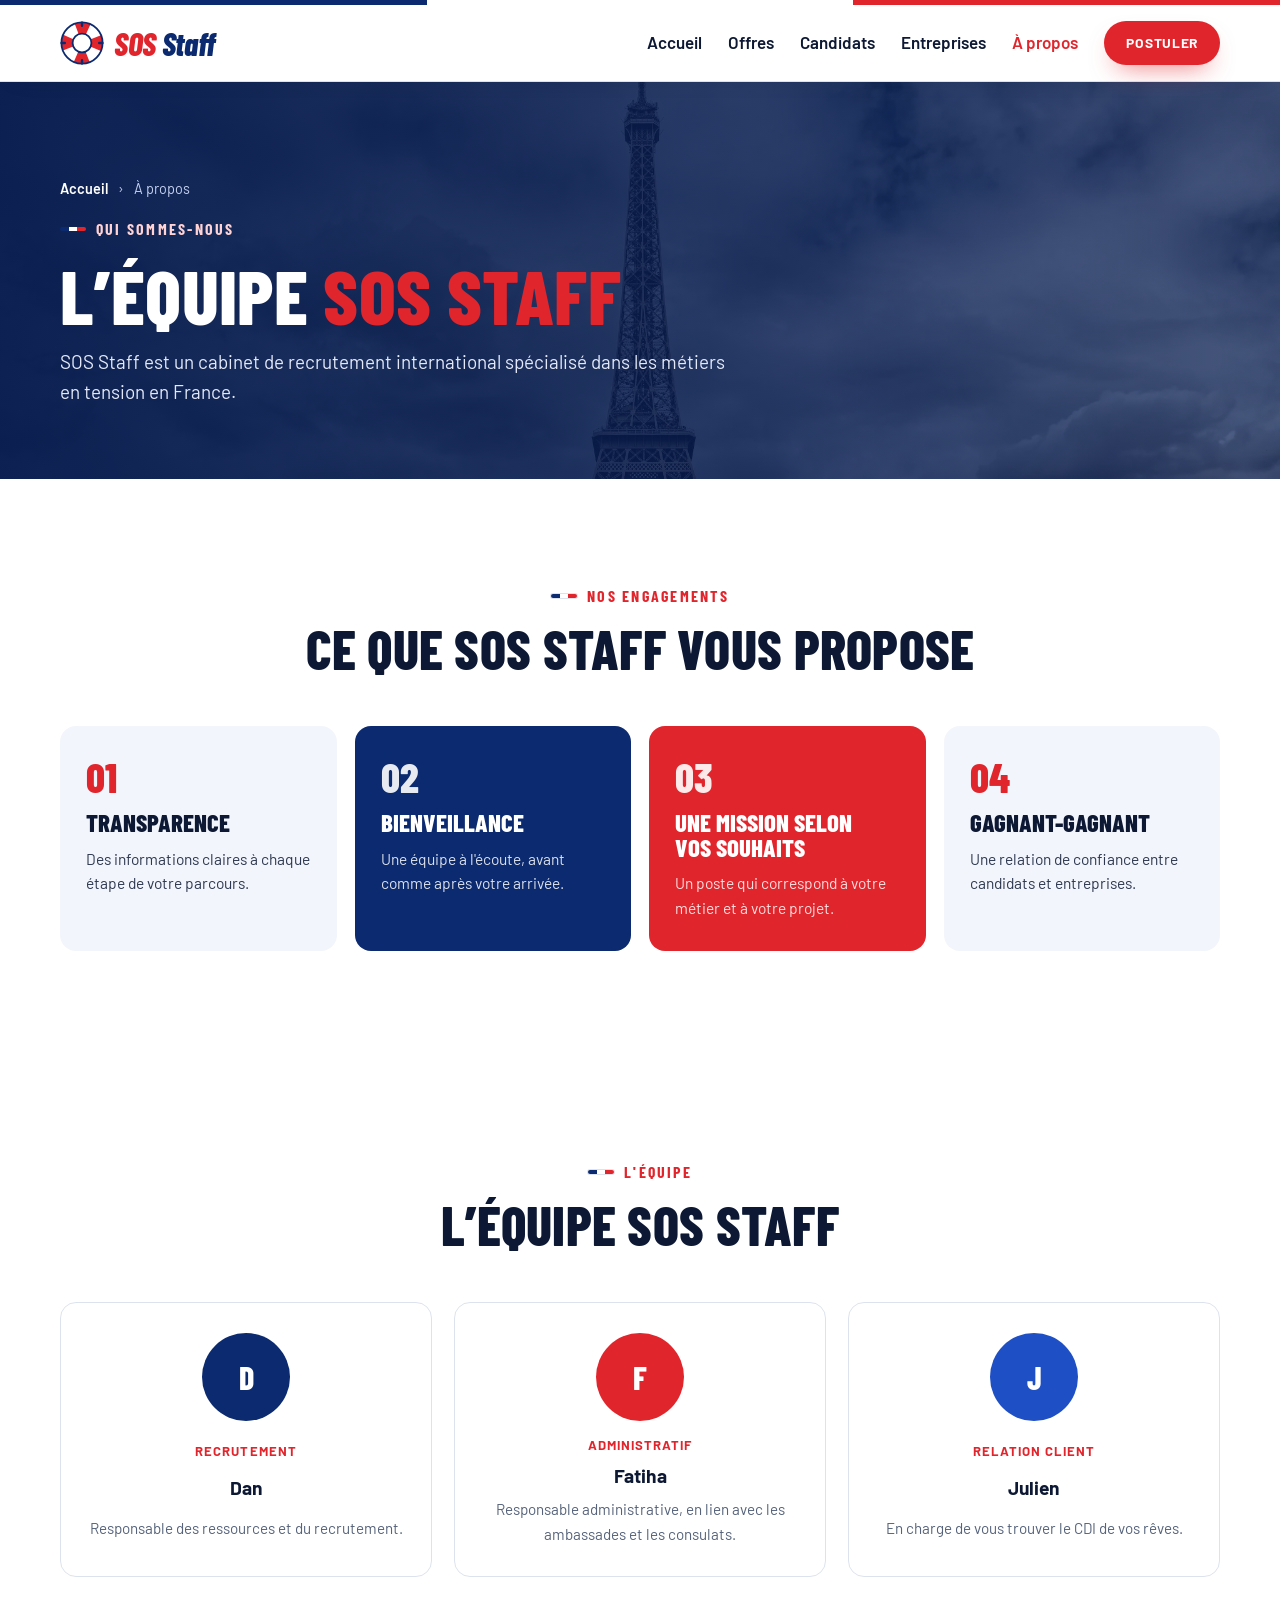
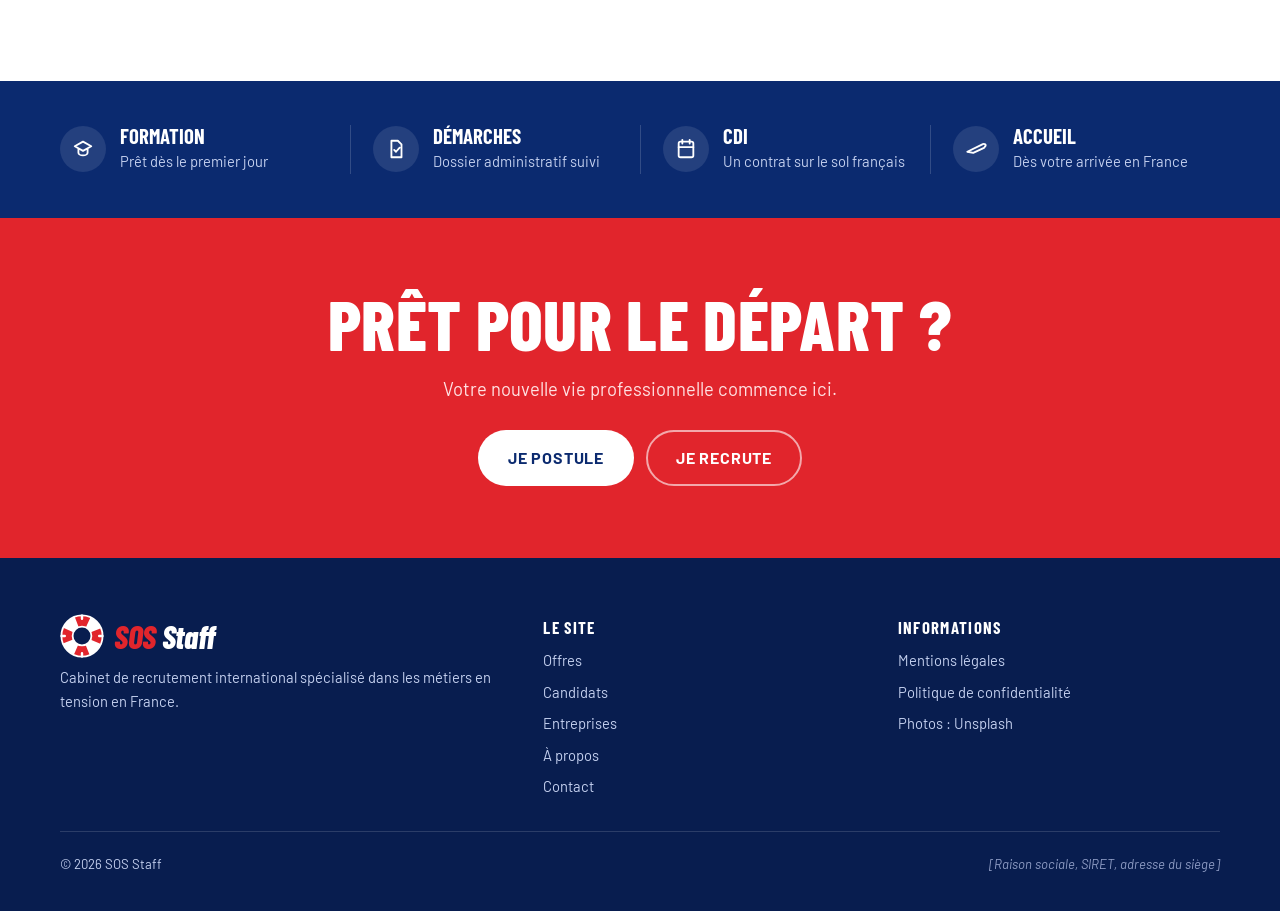
==== commit 8718b884: "Logo SOS Staff en forme de bouée de sauvetage Co-Authored-By: Claude Opus 5.5 <noreply@anthropic.com" ====
--- a/a-propos.html
+++ b/a-propos.html
@@ -24,7 +24,7 @@
   <div class="tricolore" aria-hidden="true"><i></i><i></i><i></i></div>
   <div class="wrap">
     <a class="logo" href="index.html" aria-label="SOS Staff, accueil">
-      <svg viewBox="0 0 44 44" aria-hidden="true"><circle cx="22" cy="22" r="22" fill="#0b2a6f"/><path d="M8 26.5l23-11.2c2.6-1.2 5 .9 3.6 2.9l-2 2.4-15.8 7.6z" fill="#ffffff"/><path d="M16.8 28.2l15.8-7.6-3.4 4.1c-.9 1.1-2.3 1.8-3.7 1.9l-9.3.8z" fill="#e1252c"/><path d="M14.5 21.3l-3.6-4.6 3.2-1.4 6.2 3.3z" fill="#ffffff"/></svg>
+      <svg viewBox="0 0 44 44" aria-hidden="true"><circle cx="22" cy="22" r="15" fill="none" stroke="#ffffff" stroke-width="11"/><circle cx="22" cy="22" r="15" fill="none" stroke="#e1252c" stroke-width="11" stroke-dasharray="11.781 11.781" transform="rotate(-22.5 22 22)"/><circle cx="22" cy="22" r="20.6" fill="none" stroke="#0b2a6f" stroke-width="1.8"/><circle cx="22" cy="22" r="9.4" fill="none" stroke="#0b2a6f" stroke-width="1.8"/><path d="M22 1.6v3.2M22 39.2v3.2M1.6 22h3.2M39.2 22h3.2" stroke="#0b2a6f" stroke-width="2.4" stroke-linecap="round"/></svg>
       <span class="logo-word"><span>SOS</span> Staff</span>
     </a>
     <nav class="nav-links" aria-label="Navigation principale">
@@ -103,7 +103,7 @@
   <div class="wrap">
     <div>
       <a class="logo" href="index.html" aria-label="SOS Staff, accueil">
-        <svg viewBox="0 0 44 44" aria-hidden="true"><circle cx="22" cy="22" r="22" fill="#ffffff"/><path d="M8 26.5l23-11.2c2.6-1.2 5 .9 3.6 2.9l-2 2.4-15.8 7.6z" fill="#0b2a6f"/><path d="M16.8 28.2l15.8-7.6-3.4 4.1c-.9 1.1-2.3 1.8-3.7 1.9l-9.3.8z" fill="#e1252c"/><path d="M14.5 21.3l-3.6-4.6 3.2-1.4 6.2 3.3z" fill="#0b2a6f"/></svg>
+        <svg viewBox="0 0 44 44" aria-hidden="true"><circle cx="22" cy="22" r="15" fill="none" stroke="#ffffff" stroke-width="11"/><circle cx="22" cy="22" r="15" fill="none" stroke="#e1252c" stroke-width="11" stroke-dasharray="11.781 11.781" transform="rotate(-22.5 22 22)"/><circle cx="22" cy="22" r="20.6" fill="none" stroke="#ffffff" stroke-width="1.8"/><circle cx="22" cy="22" r="9.4" fill="none" stroke="#ffffff" stroke-width="1.8"/><path d="M22 1.6v3.2M22 39.2v3.2M1.6 22h3.2M39.2 22h3.2" stroke="#ffffff" stroke-width="2.4" stroke-linecap="round"/></svg>
         <span class="logo-word"><span>SOS</span> Staff</span>
       </a>
       <p>Cabinet de recrutement international spécialisé dans les métiers en tension en France.</p>
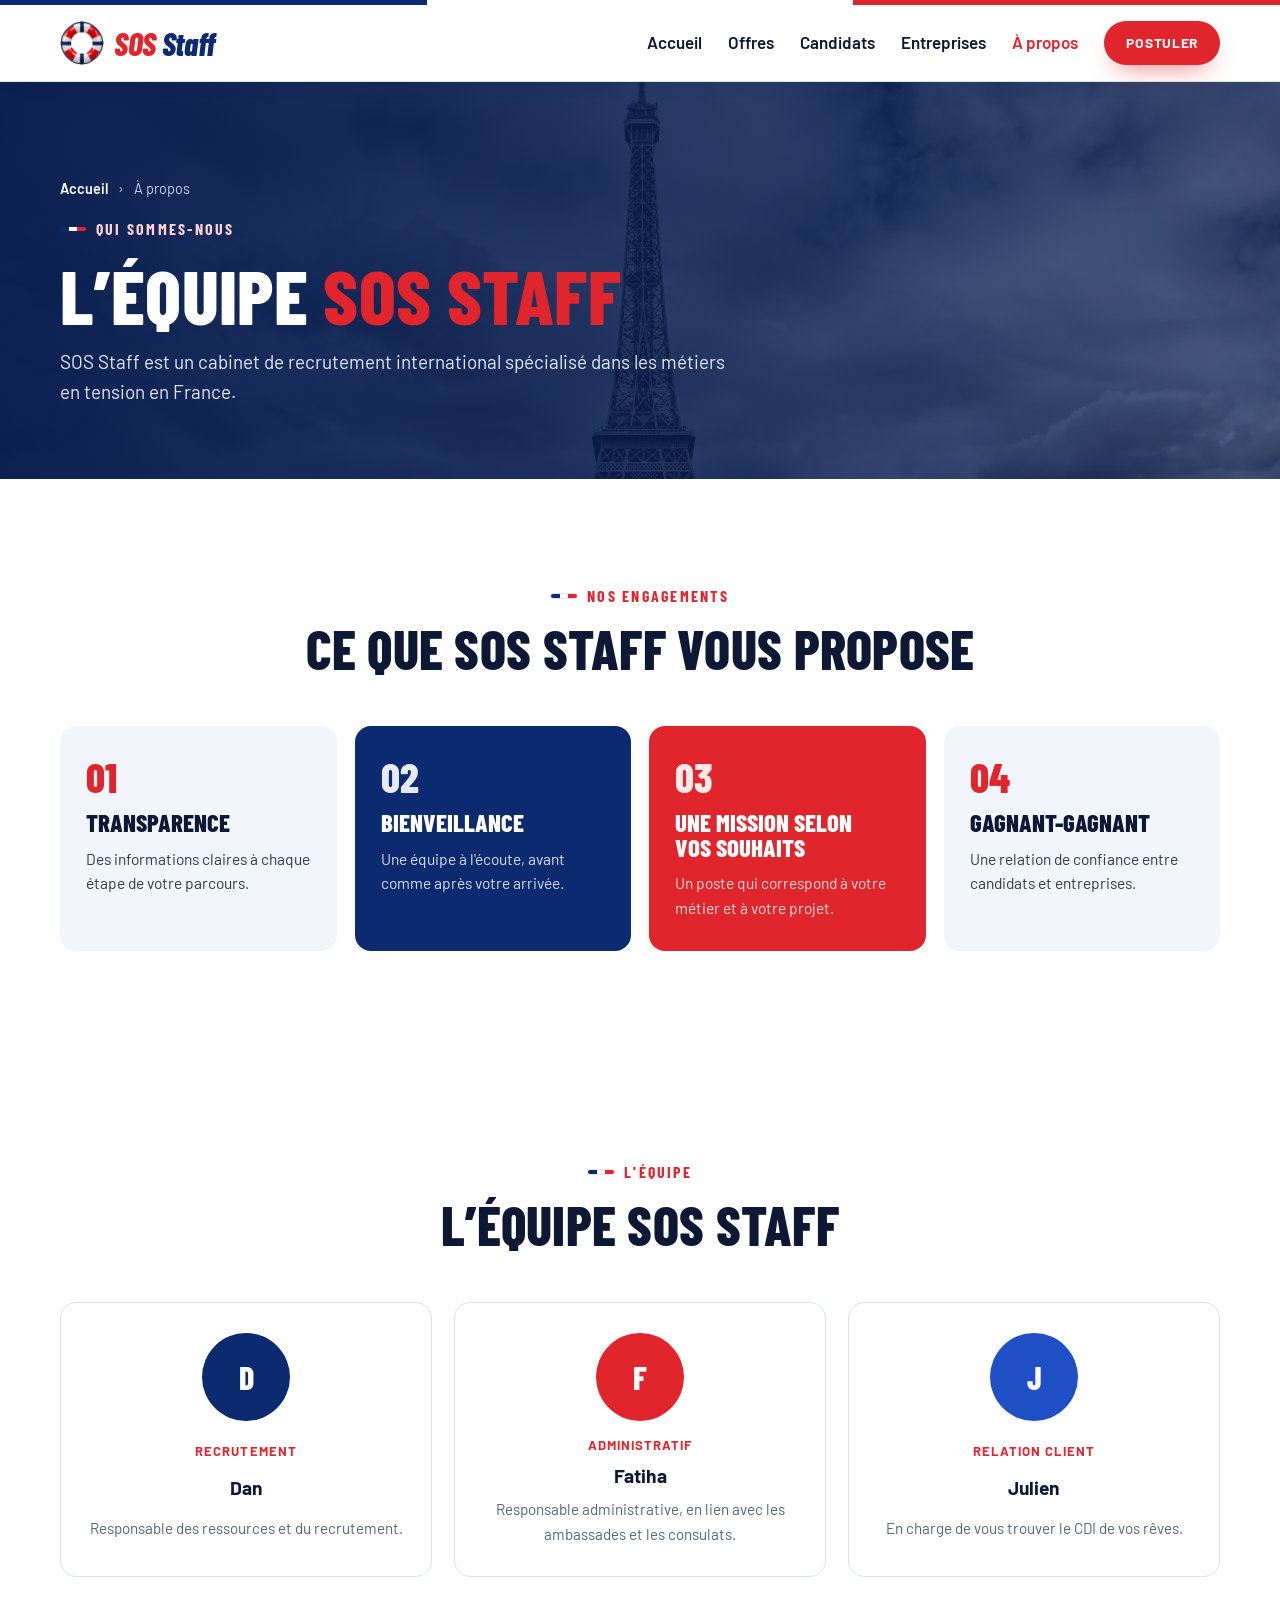
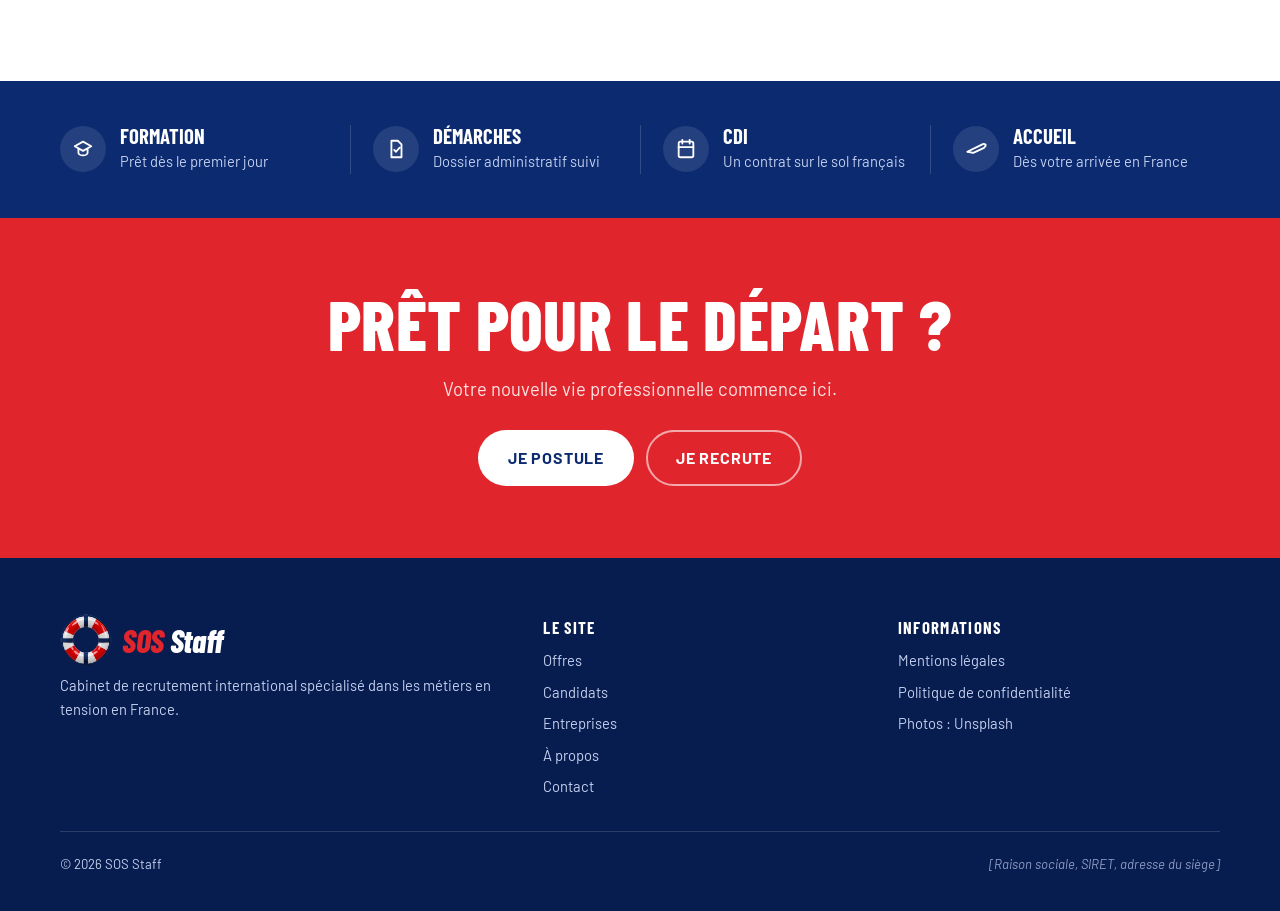
==== commit 34bab037: "Logo bouée de sauvetage réaliste (ChatGPT) et icônes PNG Co-Authored-By: Claude Opus 5.5 <noreply@an" ====
--- a/a-propos.html
+++ b/a-propos.html
@@ -6,7 +6,8 @@
 <title>Qui sommes-nous – SOS Staff</title>
 <meta name="description" content="SOS Staff, cabinet de recrutement international : transparence, bienveillance et relation gagnant-gagnant entre candidats et entreprises.">
 <meta name="theme-color" content="#0b2a6f">
-<link rel="icon" href="img/favicon.svg" type="image/svg+xml">
+<link rel="icon" href="img/favicon.png" type="image/png">
+<link rel="apple-touch-icon" href="img/apple-touch-icon.png">
 <meta property="og:type" content="website">
 <meta property="og:locale" content="fr_FR">
 <meta property="og:site_name" content="SOS Staff">
@@ -24,7 +25,7 @@
   <div class="tricolore" aria-hidden="true"><i></i><i></i><i></i></div>
   <div class="wrap">
     <a class="logo" href="index.html" aria-label="SOS Staff, accueil">
-      <svg viewBox="0 0 44 44" aria-hidden="true"><circle cx="22" cy="22" r="15" fill="none" stroke="#ffffff" stroke-width="11"/><circle cx="22" cy="22" r="15" fill="none" stroke="#e1252c" stroke-width="11" stroke-dasharray="11.781 11.781" transform="rotate(-22.5 22 22)"/><circle cx="22" cy="22" r="20.6" fill="none" stroke="#0b2a6f" stroke-width="1.8"/><circle cx="22" cy="22" r="9.4" fill="none" stroke="#0b2a6f" stroke-width="1.8"/><path d="M22 1.6v3.2M22 39.2v3.2M1.6 22h3.2M39.2 22h3.2" stroke="#0b2a6f" stroke-width="2.4" stroke-linecap="round"/></svg>
+      <img src="img/bouee.webp" width="44" height="44" alt="">
       <span class="logo-word"><span>SOS</span> Staff</span>
     </a>
     <nav class="nav-links" aria-label="Navigation principale">
@@ -103,7 +104,7 @@
   <div class="wrap">
     <div>
       <a class="logo" href="index.html" aria-label="SOS Staff, accueil">
-        <svg viewBox="0 0 44 44" aria-hidden="true"><circle cx="22" cy="22" r="15" fill="none" stroke="#ffffff" stroke-width="11"/><circle cx="22" cy="22" r="15" fill="none" stroke="#e1252c" stroke-width="11" stroke-dasharray="11.781 11.781" transform="rotate(-22.5 22 22)"/><circle cx="22" cy="22" r="20.6" fill="none" stroke="#ffffff" stroke-width="1.8"/><circle cx="22" cy="22" r="9.4" fill="none" stroke="#ffffff" stroke-width="1.8"/><path d="M22 1.6v3.2M22 39.2v3.2M1.6 22h3.2M39.2 22h3.2" stroke="#ffffff" stroke-width="2.4" stroke-linecap="round"/></svg>
+        <img src="img/bouee.webp" width="44" height="44" alt="">
         <span class="logo-word"><span>SOS</span> Staff</span>
       </a>
       <p>Cabinet de recrutement international spécialisé dans les métiers en tension en France.</p>
--- a/assets/style.css
+++ b/assets/style.css
@@ -71,7 +71,7 @@
 .tricolore i:nth-child(3) { background: var(--red); }
 .nav .wrap { display: flex; align-items: center; justify-content: space-between; gap: 20px; min-height: 76px; }
 .logo { display: inline-flex; align-items: center; gap: 10px; text-decoration: none; }
-.logo svg { width: 44px; height: 44px; flex: none; }
+.logo svg, .logo img { width: 44px; height: 44px; flex: none; }
 .logo-word { font-family: var(--font-display); font-weight: 800; font-style: italic; font-size: 2rem; white-space: nowrap; line-height: 1; letter-spacing: -0.01em; color: var(--navy); }
 .logo-word span { color: var(--red); }
 .nav-links { display: flex; align-items: center; gap: 26px; }
@@ -268,6 +268,7 @@
 footer .wrap { display: grid; grid-template-columns: 1.4fr 1fr 1fr; gap: 32px; }
 footer .wrap > div { display: grid; gap: 8px; align-content: start; }
 footer .logo-word { color: #ffffff; }
+footer .logo img { width: 52px; height: 52px; }
 footer strong { color: #ffffff; font-family: var(--font-display); text-transform: uppercase; letter-spacing: 0.08em; font-size: 1.05rem; }
 footer a { color: #c3cfee; text-decoration: none; }
 footer a:hover { color: #ffffff; }
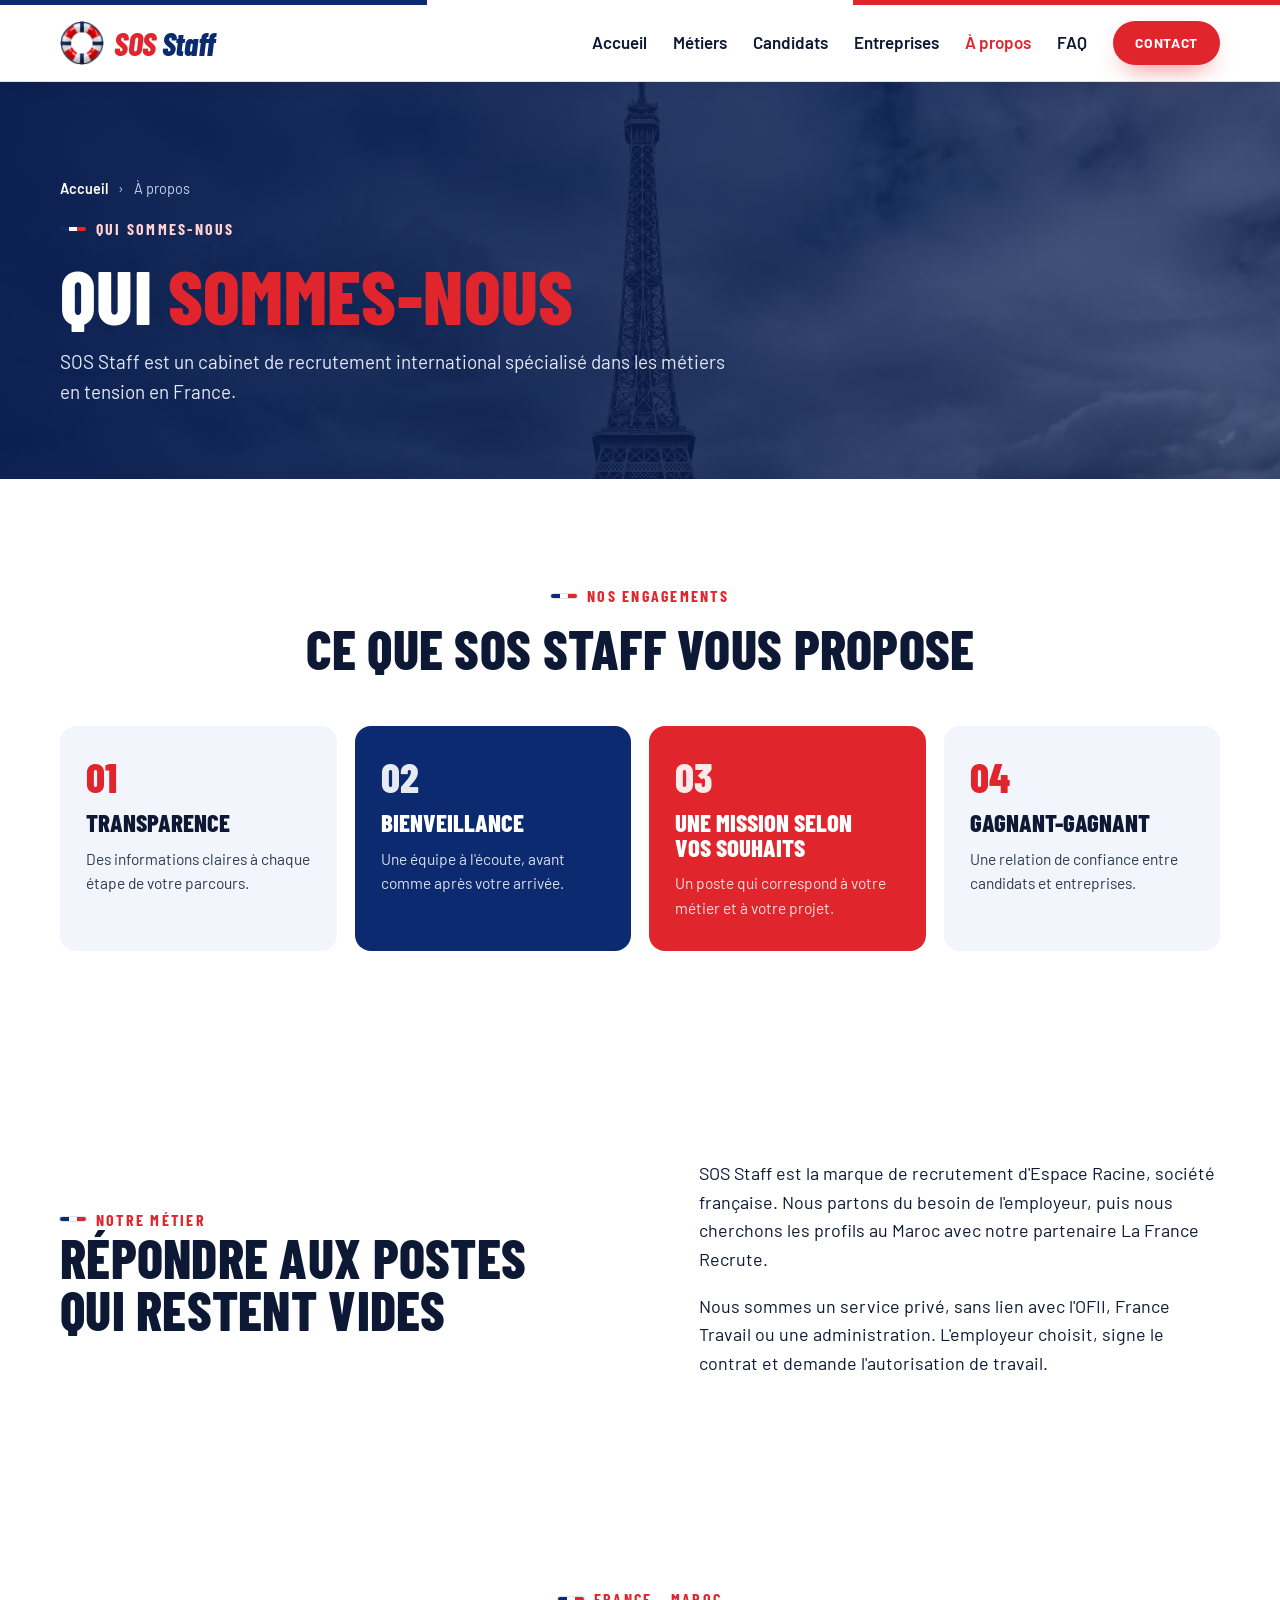
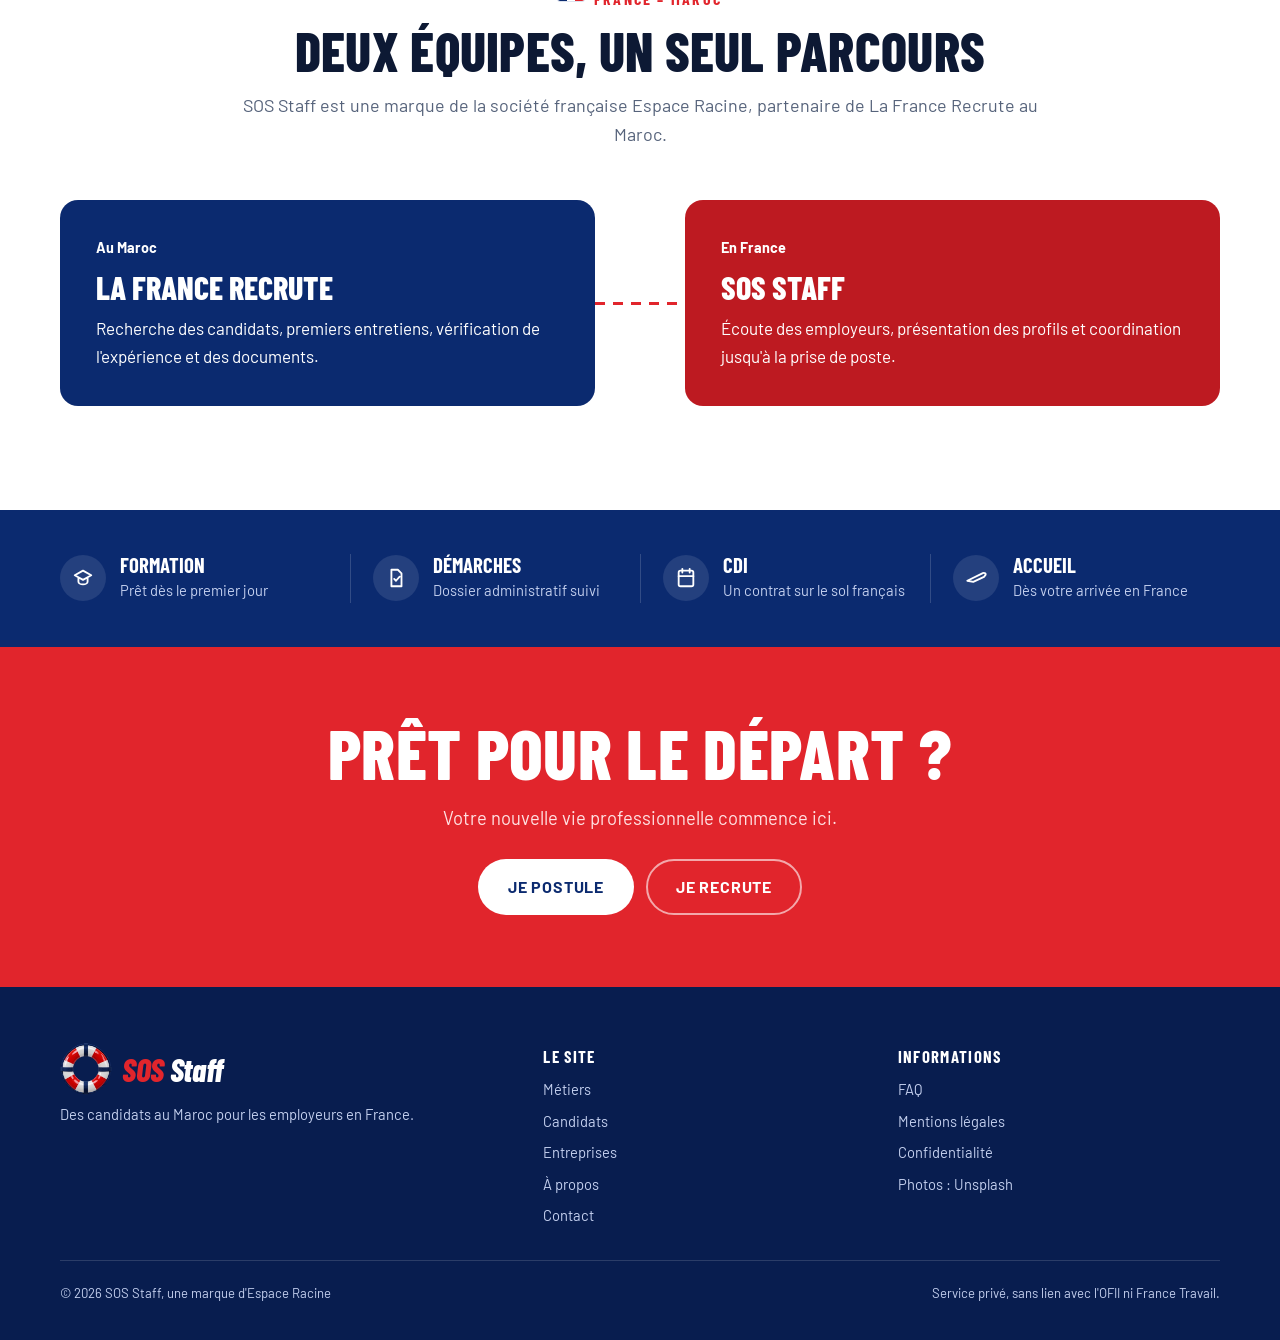
==== commit 87b19c80: "Site SOS Staff : refonte, partenariat Maroc, FAQ, pages légales, nouvel avion Co-Authored-By: Claude" ====
--- a/a-propos.html
+++ b/a-propos.html
@@ -28,13 +28,15 @@
       <img src="img/bouee.webp" width="44" height="44" alt="">
       <span class="logo-word"><span>SOS</span> Staff</span>
     </a>
-    <nav class="nav-links" aria-label="Navigation principale">
+    <button class="menu-btn" type="button" aria-expanded="false" aria-controls="menu">Menu</button>
+    <nav class="nav-links" id="menu" aria-label="Navigation principale">
       <a href="index.html">Accueil</a>
-      <a href="offres.html">Offres</a>
+      <a href="offres.html">Métiers</a>
       <a href="candidats.html">Candidats</a>
       <a href="entreprises.html">Entreprises</a>
       <a href="a-propos.html" aria-current="page">À propos</a>
-      <a class="btn btn-red" href="contact.html">Postuler</a>
+      <a href="faq.html">FAQ</a>
+      <a class="btn btn-red" href="contact.html">Contact</a>
     </nav>
   </div>
 </header>
@@ -45,7 +47,7 @@
     <div class="wrap">
       <nav class="crumbs" aria-label="Fil d'Ariane"><a href="index.html">Accueil</a><span aria-hidden="true">›</span><span>À propos</span></nav>
       <span class="kicker">Qui sommes-nous</span>
-      <h1>L’équipe <span class="red">SOS Staff</span></h1>
+      <h1>Qui <span class="red">sommes-nous</span></h1>
       <p class="lead">SOS Staff est un cabinet de recrutement international spécialisé dans les métiers en tension en France.</p>
     </div>
   </section>
@@ -65,16 +67,14 @@
     </div>
   </section>
 
-  <section class="section" aria-labelledby="equipe-titre">
+  <section class="section"><div class="wrap split"><div class="reveal"><span class="kicker">Notre métier</span><h2>Répondre aux postes qui restent vides</h2></div><div class="reveal rule-text"><p>SOS Staff est la marque de recrutement d'Espace Racine, société française. Nous partons du besoin de l'employeur, puis nous cherchons les profils au Maroc avec notre partenaire La France Recrute.</p><p>Nous sommes un service privé, sans lien avec l'OFII, France Travail ou une administration. L'employeur choisit, signe le contrat et demande l'autorisation de travail.</p></div></div></section>
+  <section class="section partner" id="partenariat" aria-labelledby="part-t">
     <div class="wrap">
-      <div class="head center reveal">
-        <span class="kicker">L'équipe</span>
-        <h2 id="equipe-titre">L’équipe SOS Staff</h2>
-      </div>
-      <div class="team">
-        <div class="member reveal"><span class="avatar">D</span><span class="role">Recrutement</span><h3>Dan</h3><p>Responsable des ressources et du recrutement.</p></div>
-        <div class="member reveal"><span class="avatar">F</span><span class="role">Administratif</span><h3>Fatiha</h3><p>Responsable administrative, en lien avec les ambassades et les consulats.</p></div>
-        <div class="member reveal"><span class="avatar">J</span><span class="role">Relation client</span><h3>Julien</h3><p>En charge de vous trouver le CDI de vos rêves.</p></div>
+      <div class="head center reveal"><span class="kicker">France – Maroc</span><h2 id="part-t">Deux équipes, un seul parcours</h2><p>SOS Staff est une marque de la société française Espace Racine, partenaire de La France Recrute au Maroc.</p></div>
+      <div class="duo">
+        <article class="duo-card reveal"><span class="duo-tag">Au Maroc</span><h3>La France Recrute</h3><p>Recherche des candidats, premiers entretiens, vérification de l'expérience et des documents.</p></article>
+        <div class="duo-line" aria-hidden="true"></div>
+        <article class="duo-card reveal"><span class="duo-tag">En France</span><h3>SOS Staff</h3><p>Écoute des employeurs, présentation des profils et coordination jusqu'à la prise de poste.</p></article>
       </div>
     </div>
   </section>
@@ -107,11 +107,11 @@
         <img src="img/bouee.webp" width="44" height="44" alt="">
         <span class="logo-word"><span>SOS</span> Staff</span>
       </a>
-      <p>Cabinet de recrutement international spécialisé dans les métiers en tension en France.</p>
+      <p>Des candidats au Maroc pour les employeurs en France.</p>
     </div>
     <div>
       <strong>Le site</strong>
-      <a href="offres.html">Offres</a>
+      <a href="offres.html">Métiers</a>
       <a href="candidats.html">Candidats</a>
       <a href="entreprises.html">Entreprises</a>
       <a href="a-propos.html">À propos</a>
@@ -119,11 +119,12 @@
     </div>
     <div>
       <strong>Informations</strong>
-      <span>Mentions légales</span>
-      <span>Politique de confidentialité</span>
+      <a href="faq.html">FAQ</a>
+      <a href="mentions-legales.html">Mentions légales</a>
+      <a href="confidentialite.html">Confidentialité</a>
       <span>Photos : Unsplash</span>
     </div>
-    <p class="legal"><span>© 2026 SOS Staff</span><span class="todo">[Raison sociale, SIRET, adresse du siège]</span></p>
+    <p class="legal"><span>© 2026 SOS Staff, une marque d'Espace Racine</span><span>Service privé, sans lien avec l'OFII ni France Travail.</span></p>
   </div>
 </footer>
 
--- a/assets/style.css
+++ b/assets/style.css
@@ -321,3 +321,28 @@
 .nav-links a[aria-current="page"] { color: var(--red); }
 .offers.grid { grid-auto-flow: row; grid-template-columns: repeat(auto-fill, minmax(240px, 1fr)); overflow: visible; }
 @media (max-width: 640px) { .page-banner .wrap { padding-block: 64px 48px; } }
+
+/* PREMIUM */
+.free-band { background: var(--bg-alt); border-bottom: 1px solid var(--line); font-size: .95rem; }
+.free-band .wrap { padding-block: 12px; text-align: center; }
+.hero + .doors + .free-band { margin-top: 48px; border-top: 1px solid var(--line); }
+.duo { display: grid; grid-template-columns: 1fr 90px 1fr; align-items: center; }
+.duo-card { padding: 36px; border-radius: 18px; background: var(--navy); color: #fff; display: grid; gap: 12px; }
+.duo-card:last-child { background: var(--red-dark); }
+.duo-card h3 { font: 800 2rem/1 var(--font-display); text-transform: uppercase; }
+.duo-tag { font-weight: 700; font-size: .9rem; }
+.duo-line { height: 3px; background: repeating-linear-gradient(90deg, var(--red) 0 10px, transparent 10px 18px); }
+.rule-text { display: grid; gap: 18px; font-size: 1.12rem; }
+.job-grid { display: grid; grid-template-columns: repeat(auto-fill, minmax(min(300px, 100%), 1fr)); gap: 24px; }
+.job { border: 1px solid var(--line); border-radius: 16px; overflow: hidden; display: grid; grid-template-rows: auto 1fr; }
+.job img { width: 100%; aspect-ratio: 4/3; object-fit: cover; }
+.job div { padding: 24px; display: grid; gap: 14px; justify-items: start; align-content: space-between; }
+.job h2 { font-size: 1.9rem; } .job .btn { padding: 13px 22px; }
+.prose { max-width: 760px; display: grid; gap: 16px; } .prose h2 { font-size: 1.8rem; margin-top: 24px; }
+.prose details { border: 1px solid var(--line); border-radius: 12px; padding: 18px 22px; } .prose summary { cursor: pointer; font-weight: 700; } .prose details p { margin-top: 10px; color: var(--muted); }
+.check { display: flex; gap: 10px; align-items: flex-start; font-size: .9rem; } .form-card .check input { width: 20px; height: 20px; flex: none; }
+.menu-btn { display: none; font: 700 1rem var(--font); padding: 11px 14px; border: 1px solid var(--line); border-radius: 10px; background: var(--bg); color: var(--ink); }
+:root[data-theme="dark"] .logo-word { color: #fff; }
+@media (prefers-color-scheme: dark) { .logo-word { color: #fff; } }
+@media (max-width: 1040px) { .menu-btn { display: block; } .nav-links { display: none; } .nav-links.open { display: grid; position: absolute; top: 100%; left: 0; right: 0; background: var(--bg); padding: 20px; gap: 18px; box-shadow: 0 20px 30px -20px #0008; } .nav-links.open a:not(.btn) { display: block; } }
+@media (max-width: 760px) { .duo { grid-template-columns: 1fr; gap: 16px; } .duo-line { display: none; } }
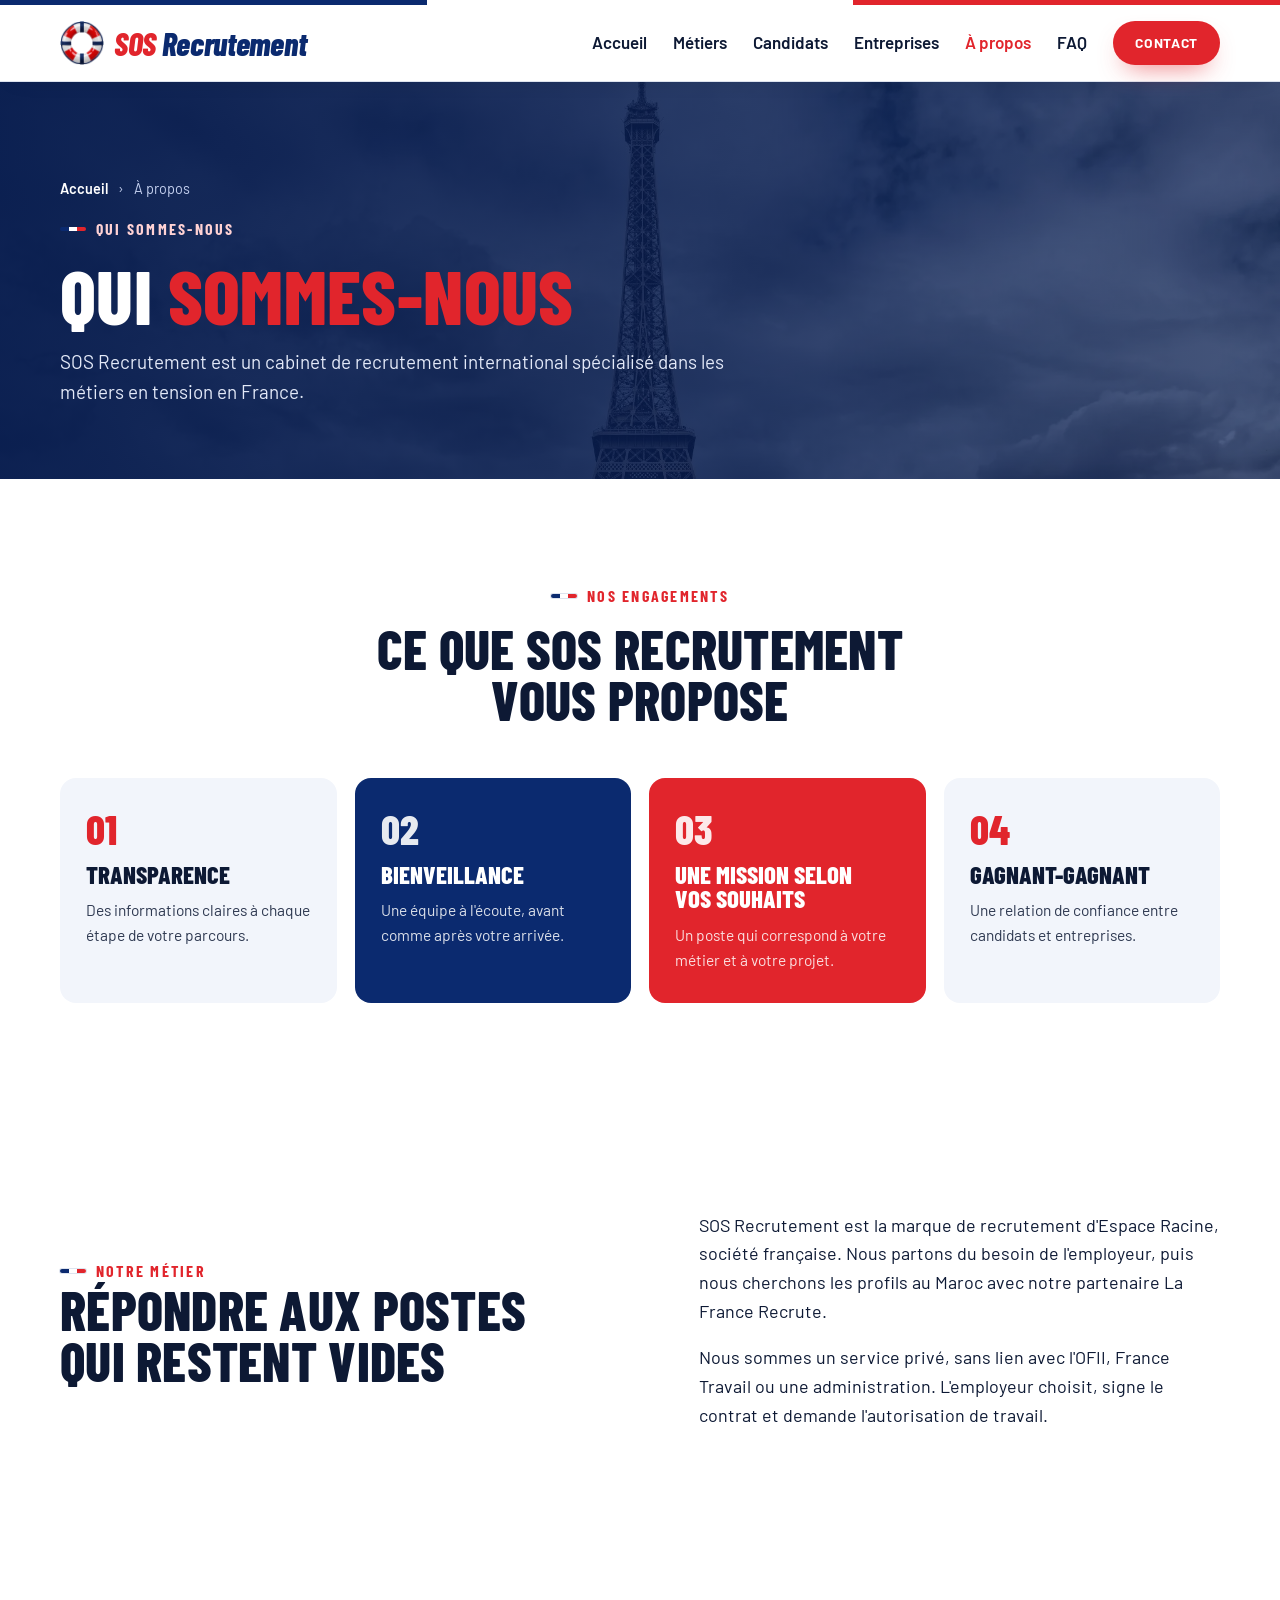
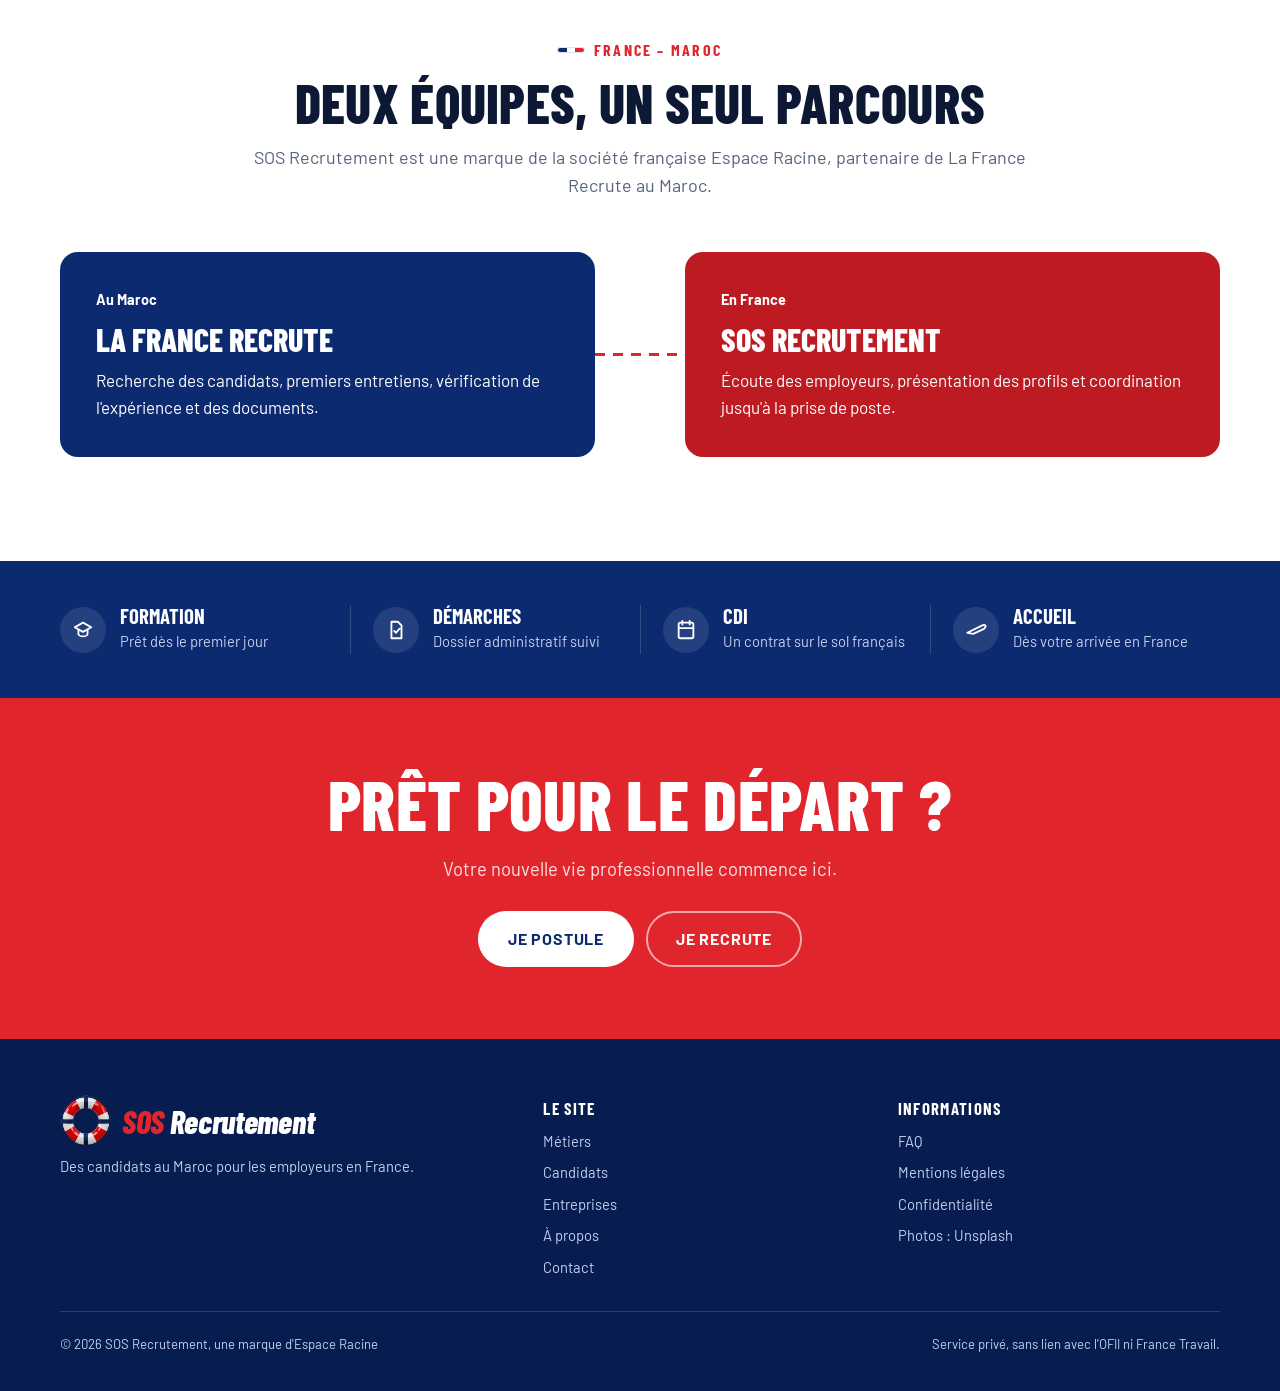
==== commit 2f4ba2b4: "Renommage du site en SOS Recrutement : textes, e-mail, avion et image de partage Co-Authored-By: Cla" ====
--- a/a-propos.html
+++ b/a-propos.html
@@ -3,16 +3,16 @@
 <head>
 <meta charset="utf-8">
 <meta name="viewport" content="width=device-width, initial-scale=1, viewport-fit=cover">
-<title>Qui sommes-nous – SOS Staff</title>
-<meta name="description" content="SOS Staff, cabinet de recrutement international : transparence, bienveillance et relation gagnant-gagnant entre candidats et entreprises.">
+<title>Qui sommes-nous – SOS Recrutement</title>
+<meta name="description" content="SOS Recrutement, cabinet de recrutement international : transparence, bienveillance et relation gagnant-gagnant entre candidats et entreprises.">
 <meta name="theme-color" content="#0b2a6f">
 <link rel="icon" href="img/favicon.png" type="image/png">
 <link rel="apple-touch-icon" href="img/apple-touch-icon.png">
 <meta property="og:type" content="website">
 <meta property="og:locale" content="fr_FR">
-<meta property="og:site_name" content="SOS Staff">
-<meta property="og:title" content="Qui sommes-nous – SOS Staff">
-<meta property="og:description" content="SOS Staff, cabinet de recrutement international : transparence, bienveillance et relation gagnant-gagnant entre candidats et entreprises.">
+<meta property="og:site_name" content="SOS Recrutement">
+<meta property="og:title" content="Qui sommes-nous – SOS Recrutement">
+<meta property="og:description" content="SOS Recrutement, cabinet de recrutement international : transparence, bienveillance et relation gagnant-gagnant entre candidats et entreprises.">
 <meta property="og:image" content="img/partage.jpg">
 <meta name="twitter:card" content="summary_large_image">
 <link rel="preconnect" href="https://fonts.googleapis.com">
@@ -24,9 +24,9 @@
 <header class="nav">
   <div class="tricolore" aria-hidden="true"><i></i><i></i><i></i></div>
   <div class="wrap">
-    <a class="logo" href="index.html" aria-label="SOS Staff, accueil">
+    <a class="logo" href="index.html" aria-label="SOS Recrutement, accueil">
       <img src="img/bouee.webp" width="44" height="44" alt="">
-      <span class="logo-word"><span>SOS</span> Staff</span>
+      <span class="logo-word"><span>SOS</span> Recrutement</span>
     </a>
     <button class="menu-btn" type="button" aria-expanded="false" aria-controls="menu">Menu</button>
     <nav class="nav-links" id="menu" aria-label="Navigation principale">
@@ -48,7 +48,7 @@
       <nav class="crumbs" aria-label="Fil d'Ariane"><a href="index.html">Accueil</a><span aria-hidden="true">›</span><span>À propos</span></nav>
       <span class="kicker">Qui sommes-nous</span>
       <h1>Qui <span class="red">sommes-nous</span></h1>
-      <p class="lead">SOS Staff est un cabinet de recrutement international spécialisé dans les métiers en tension en France.</p>
+      <p class="lead">SOS Recrutement est un cabinet de recrutement international spécialisé dans les métiers en tension en France.</p>
     </div>
   </section>
 
@@ -56,7 +56,7 @@
     <div class="wrap">
       <div class="head center reveal">
         <span class="kicker">Nos engagements</span>
-        <h2 id="valeurs-titre">Ce que SOS Staff vous propose</h2>
+        <h2 id="valeurs-titre">Ce que SOS Recrutement vous propose</h2>
       </div>
       <div class="values">
         <div class="value reveal"><span class="big">01</span><h3>Transparence</h3><p>Des informations claires à chaque étape de votre parcours.</p></div>
@@ -67,14 +67,14 @@
     </div>
   </section>
 
-  <section class="section"><div class="wrap split"><div class="reveal"><span class="kicker">Notre métier</span><h2>Répondre aux postes qui restent vides</h2></div><div class="reveal rule-text"><p>SOS Staff est la marque de recrutement d'Espace Racine, société française. Nous partons du besoin de l'employeur, puis nous cherchons les profils au Maroc avec notre partenaire La France Recrute.</p><p>Nous sommes un service privé, sans lien avec l'OFII, France Travail ou une administration. L'employeur choisit, signe le contrat et demande l'autorisation de travail.</p></div></div></section>
+  <section class="section"><div class="wrap split"><div class="reveal"><span class="kicker">Notre métier</span><h2>Répondre aux postes qui restent vides</h2></div><div class="reveal rule-text"><p>SOS Recrutement est la marque de recrutement d'Espace Racine, société française. Nous partons du besoin de l'employeur, puis nous cherchons les profils au Maroc avec notre partenaire La France Recrute.</p><p>Nous sommes un service privé, sans lien avec l'OFII, France Travail ou une administration. L'employeur choisit, signe le contrat et demande l'autorisation de travail.</p></div></div></section>
   <section class="section partner" id="partenariat" aria-labelledby="part-t">
     <div class="wrap">
-      <div class="head center reveal"><span class="kicker">France – Maroc</span><h2 id="part-t">Deux équipes, un seul parcours</h2><p>SOS Staff est une marque de la société française Espace Racine, partenaire de La France Recrute au Maroc.</p></div>
+      <div class="head center reveal"><span class="kicker">France – Maroc</span><h2 id="part-t">Deux équipes, un seul parcours</h2><p>SOS Recrutement est une marque de la société française Espace Racine, partenaire de La France Recrute au Maroc.</p></div>
       <div class="duo">
         <article class="duo-card reveal"><span class="duo-tag">Au Maroc</span><h3>La France Recrute</h3><p>Recherche des candidats, premiers entretiens, vérification de l'expérience et des documents.</p></article>
         <div class="duo-line" aria-hidden="true"></div>
-        <article class="duo-card reveal"><span class="duo-tag">En France</span><h3>SOS Staff</h3><p>Écoute des employeurs, présentation des profils et coordination jusqu'à la prise de poste.</p></article>
+        <article class="duo-card reveal"><span class="duo-tag">En France</span><h3>SOS Recrutement</h3><p>Écoute des employeurs, présentation des profils et coordination jusqu'à la prise de poste.</p></article>
       </div>
     </div>
   </section>
@@ -103,9 +103,9 @@
 <footer>
   <div class="wrap">
     <div>
-      <a class="logo" href="index.html" aria-label="SOS Staff, accueil">
+      <a class="logo" href="index.html" aria-label="SOS Recrutement, accueil">
         <img src="img/bouee.webp" width="44" height="44" alt="">
-        <span class="logo-word"><span>SOS</span> Staff</span>
+        <span class="logo-word"><span>SOS</span> Recrutement</span>
       </a>
       <p>Des candidats au Maroc pour les employeurs en France.</p>
     </div>
@@ -124,7 +124,7 @@
       <a href="confidentialite.html">Confidentialité</a>
       <span>Photos : Unsplash</span>
     </div>
-    <p class="legal"><span>© 2026 SOS Staff, une marque d'Espace Racine</span><span>Service privé, sans lien avec l'OFII ni France Travail.</span></p>
+    <p class="legal"><span>© 2026 SOS Recrutement, une marque d'Espace Racine</span><span>Service privé, sans lien avec l'OFII ni France Travail.</span></p>
   </div>
 </footer>
 
